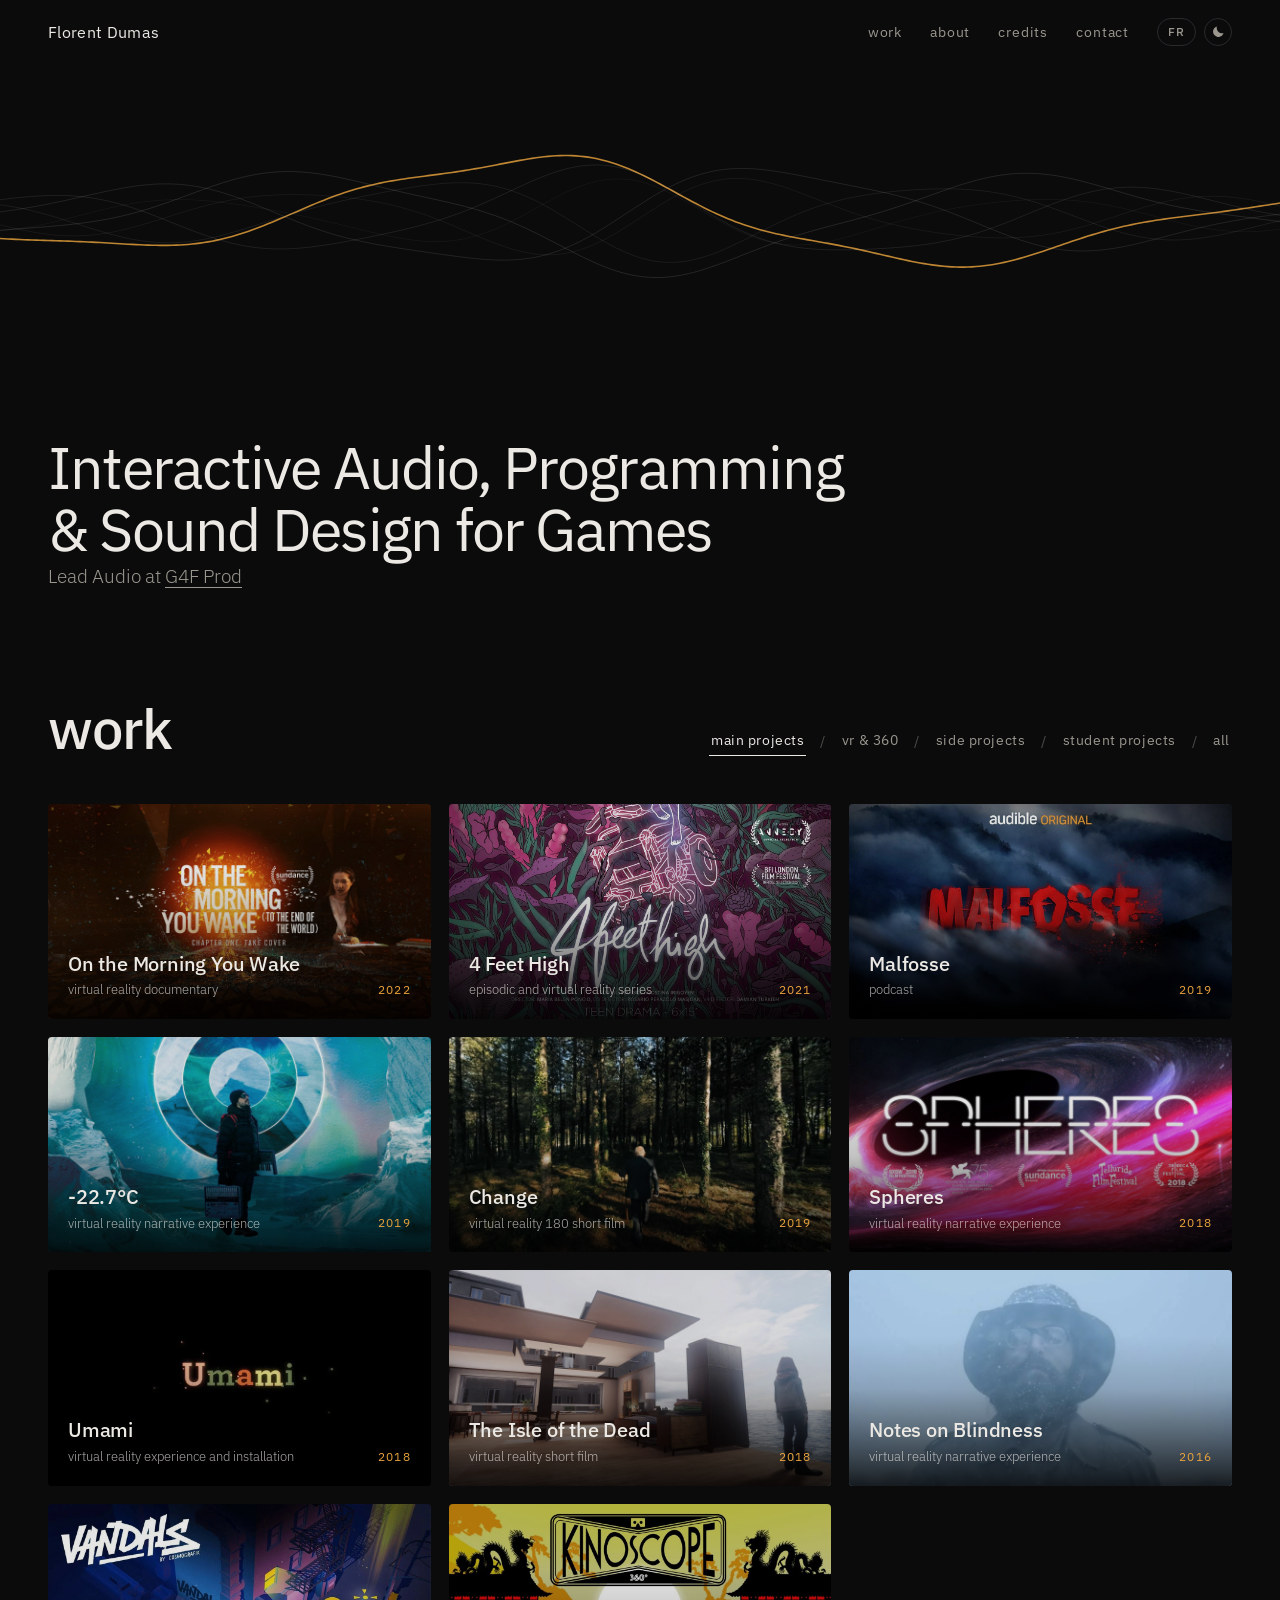
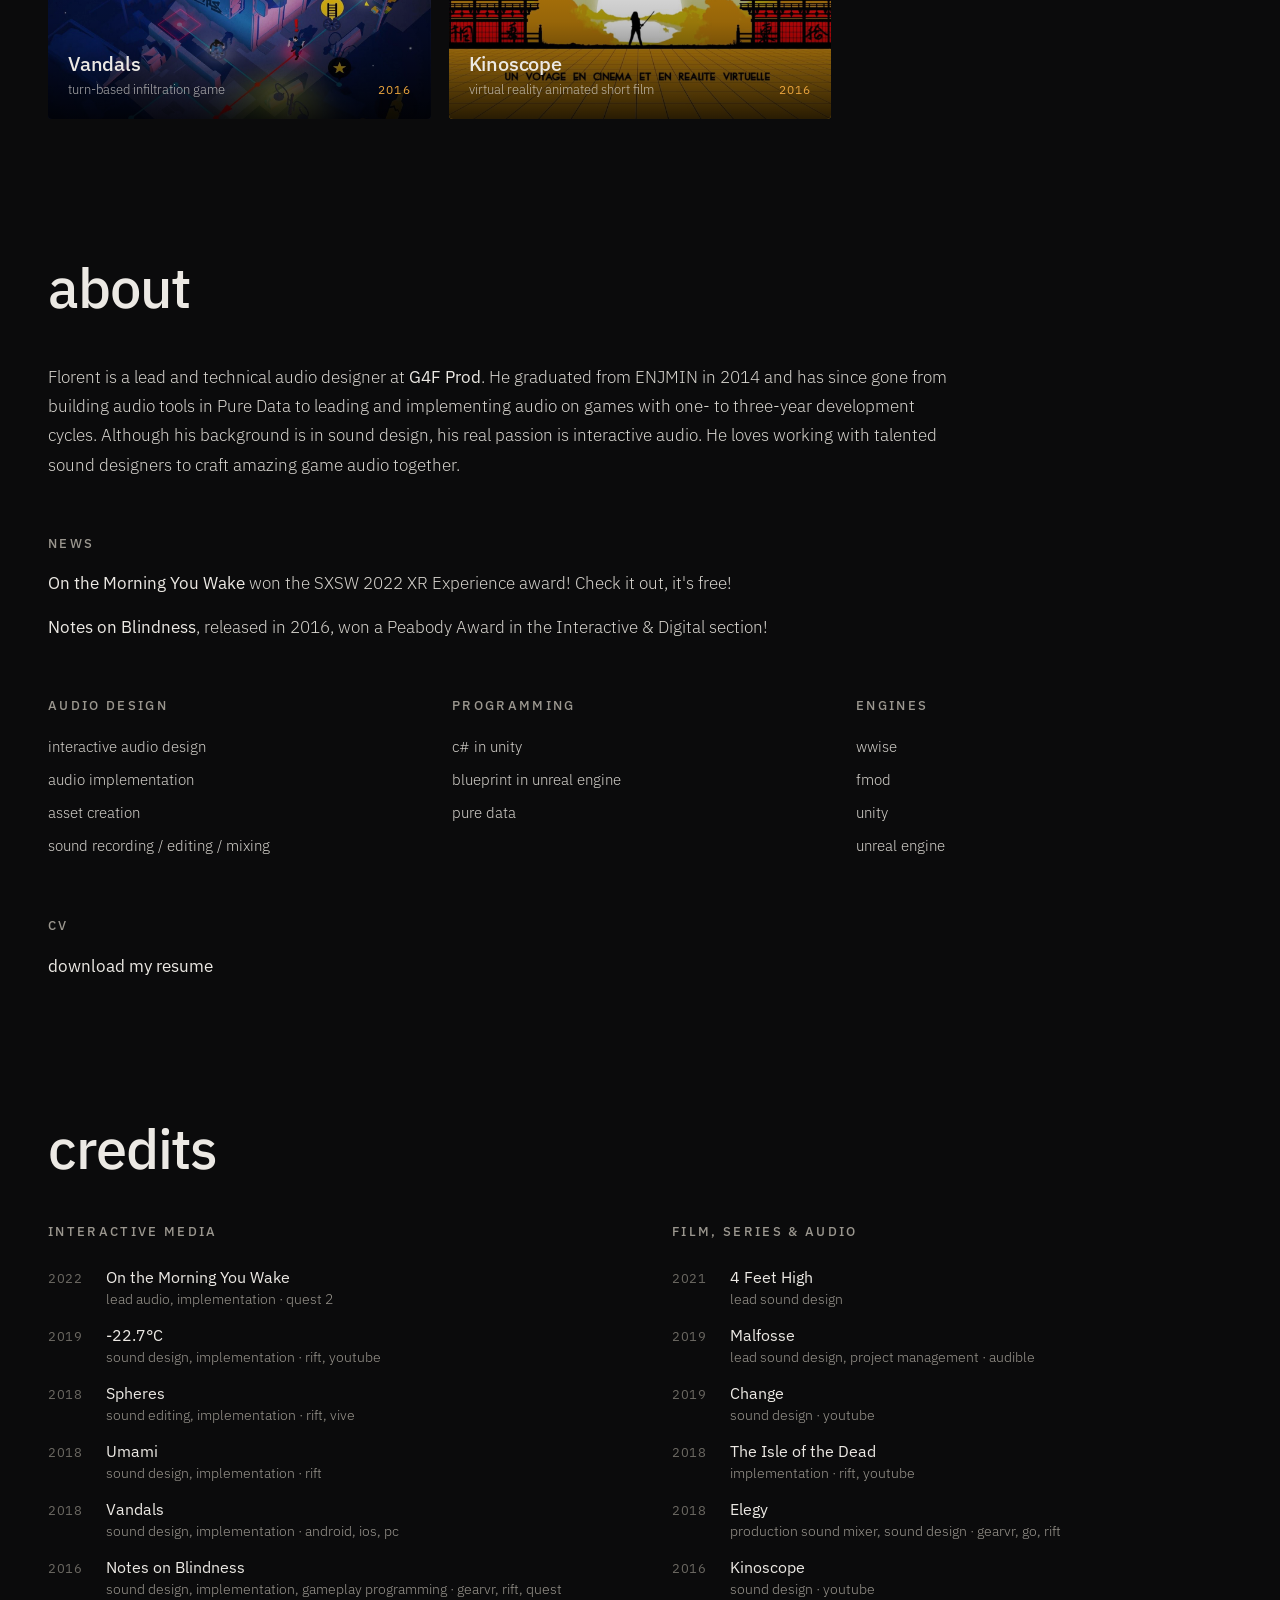
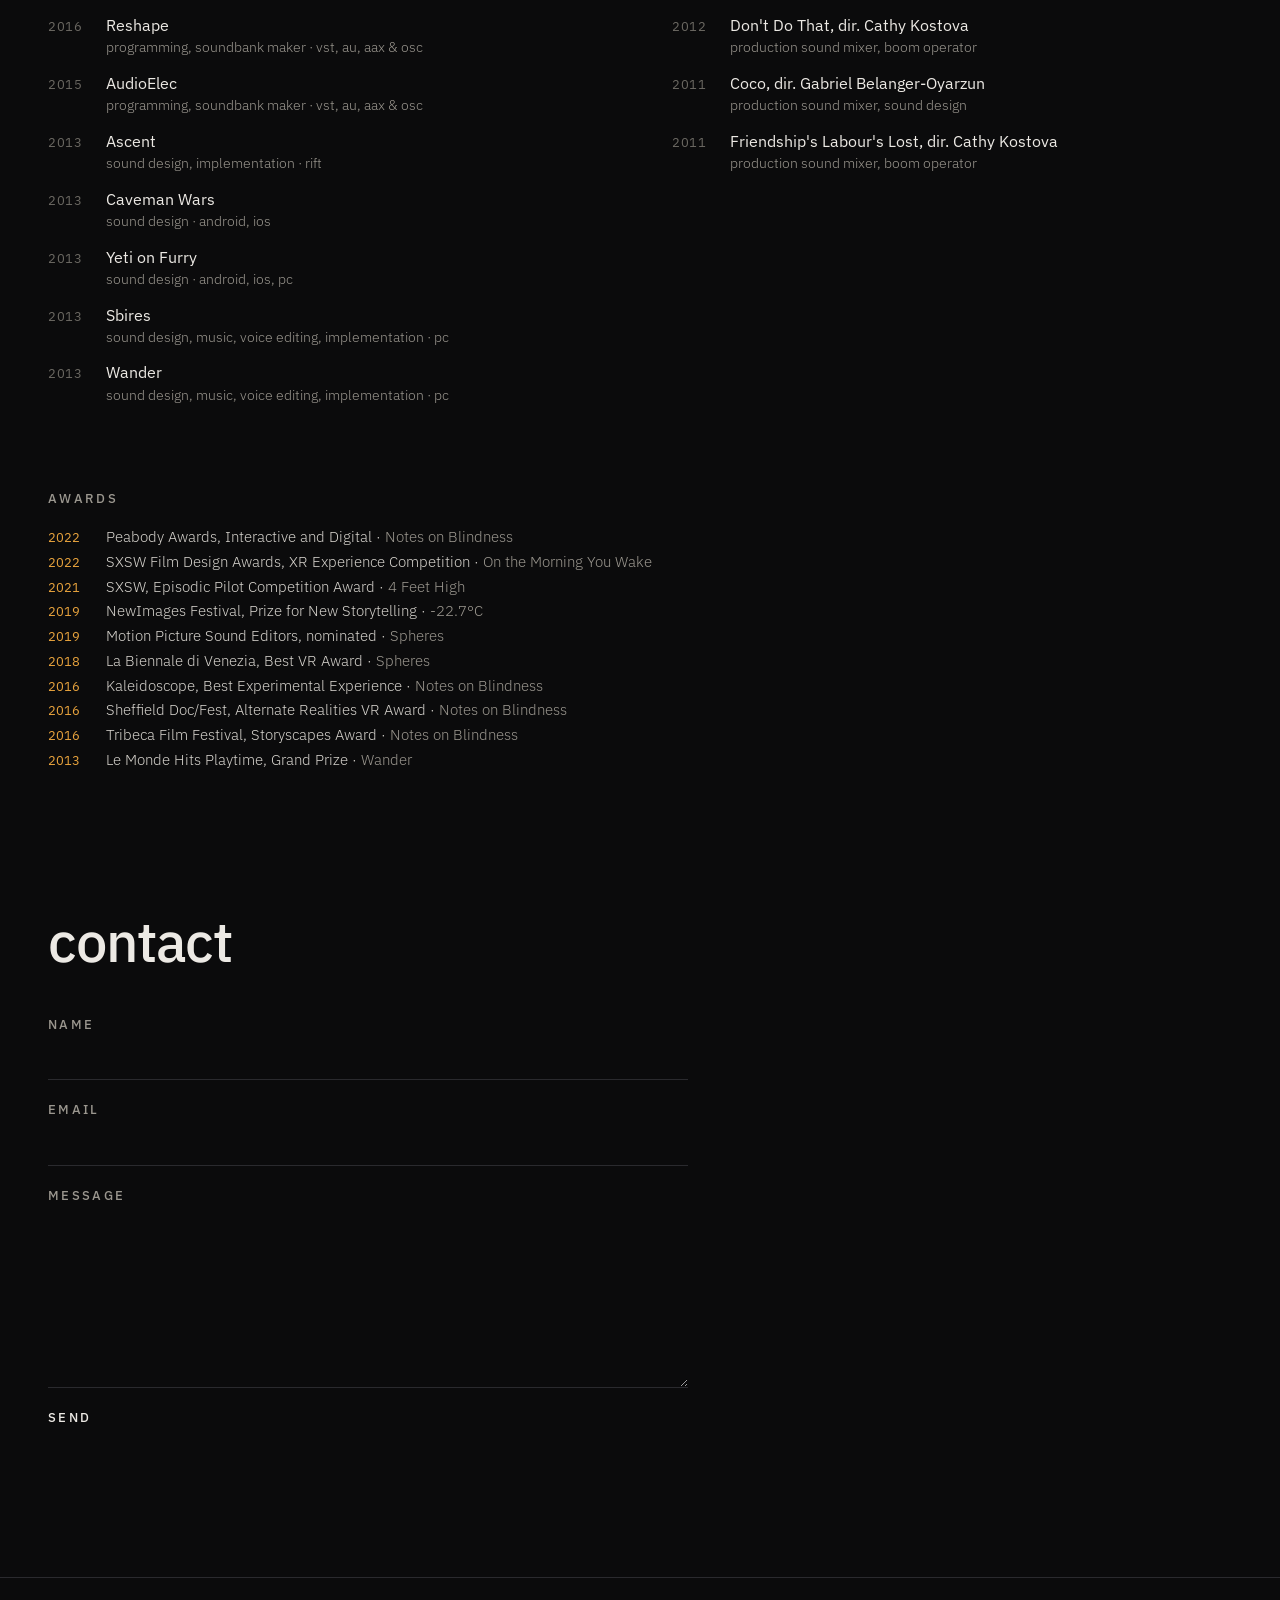
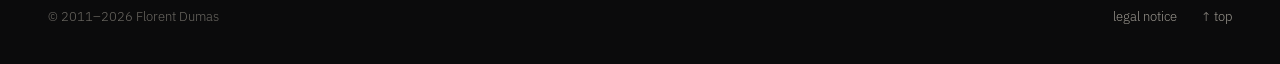
==== index.html @ 4f505aed "Update page title and link-share metadata Remove the unused share image and keep the new tab title a" ====
<!doctype html>
<html lang="en">
<head>
  <meta charset="utf-8">
  <meta name="viewport" content="width=device-width, initial-scale=1">
  <title>Florent Dumas — Interactive Audio, Programming & Sound Design for Games</title>
  <meta name="description" content="Portfolio of Florent Dumas, lead and technical audio designer: interactive audio, programming and sound design for games.">
  <meta property="og:title" content="Florent Dumas">
  <meta property="og:description" content="Interactive Audio, Programming & Sound Design for Games">
  <meta name="theme-color" content="#0b0b0c">
  <link rel="icon" href="data:image/svg+xml,%3Csvg xmlns='http://www.w3.org/2000/svg' viewBox='0 0 32 32'%3E%3Crect width='32' height='32' rx='6' fill='%230b0b0c'/%3E%3Cpath d='M5 16h3l2-6 3 14 3-18 3 16 2-8 2 2h4' fill='none' stroke='%23e8a33d' stroke-width='2.2' stroke-linecap='round' stroke-linejoin='round'/%3E%3C/svg%3E">
  <link rel="preconnect" href="https://fonts.googleapis.com">
  <link rel="preconnect" href="https://fonts.gstatic.com" crossorigin>
  <link rel="stylesheet" href="https://fonts.googleapis.com/css2?family=IBM+Plex+Sans:wght@300;400;500;600&display=swap">
  <link rel="stylesheet" href="style.css">
  <script>/* thème clair/sombre choisi précédemment, appliqué avant l'affichage */
    try { if (localStorage.getItem("theme") === "light") document.documentElement.dataset.theme = "light"; } catch (e) {}</script>
</head>
<body>
  <a class="skip" href="#work" data-ui="skip">Skip to projects</a>

  <header class="topbar" id="topbar">
    <div class="topbar-inner">
      <a class="brand" href="#top" id="brand">Florent Dumas</a>
      <nav class="nav" id="nav" aria-label="Main">
        <a href="#work" data-ui="nav.work">work</a>
        <a href="#about" data-ui="nav.about">about</a>
        <a href="#credits" data-ui="nav.credits">credits</a>
        <a href="#contact" data-ui="nav.contact">contact</a>
      </nav>
      <button class="pill-toggle" id="langToggle" type="button" aria-label="Change language">FR</button>
      <button class="pill-toggle theme-toggle" id="themeToggle" type="button" aria-label="Switch theme">
        <svg class="i-sun" viewBox="0 0 24 24" aria-hidden="true"><circle cx="12" cy="12" r="4.2"/><path d="M12 2.5v2.2M12 19.3v2.2M2.5 12h2.2M19.3 12h2.2M5.3 5.3l1.6 1.6M17.1 17.1l1.6 1.6M5.3 18.7l1.6-1.6M17.1 6.9l1.6-1.6"/></svg>
        <svg class="i-moon" viewBox="0 0 24 24" aria-hidden="true"><path d="M20 14.5A8.5 8.5 0 0 1 9.5 4a8.5 8.5 0 1 0 10.5 10.5z"/></svg>
      </button>
      <button class="menu-toggle" id="menuToggle" type="button" aria-expanded="false" aria-controls="nav" aria-label="Menu">
        <span></span><span></span>
      </button>
    </div>
  </header>

  <main>
    <section class="hero" id="top">
      <canvas class="hero-wave" id="wave" aria-hidden="true"></canvas>
      <div class="hero-inner wrap">
        <h1 class="hero-title" id="headline"></h1>
        <p class="hero-intro" id="intro"></p>
      </div>
    </section>

    <section class="section" id="work">
      <div class="wrap">
        <div class="section-head">
          <h2><span data-ui="nav.work">work</span></h2>
          <div class="filters" id="filters" role="group" aria-label="Filter projects"></div>
        </div>
        <ul class="grid" id="grid"></ul>
      </div>
    </section>

    <section class="section" id="about">
      <div class="wrap">
        <div class="section-head"><h2><span data-ui="nav.about">about</span></h2></div>
        <div class="about">
          <div class="about-body">
            <div class="prose about-text" id="aboutText"></div>
            <div class="news" id="newsBlock">
              <h3 data-ui="news">news</h3>
              <ul id="news"></ul>
            </div>
          </div>
        </div>
        <div class="skills" id="skills"></div>
        <h3 data-ui="cv">cv</h3>
        <a class="text-link" id="resume" href="#" target="_blank" rel="noopener"><span data-ui="resume">download my resume</span></a>
      </div>
    </section>

    <section class="section" id="credits">
      <div class="wrap">
        <div class="section-head"><h2><span data-ui="nav.credits">credits</span></h2></div>
        <div class="credits" id="creditsList"></div>
        <h3 class="awards-title" data-ui="awards">awards</h3>
        <ul class="awards" id="awards"></ul>
      </div>
    </section>

    <section class="section contact" id="contact">
      <div class="wrap">
        <div class="section-head"><h2><span data-ui="contactTitle">contact</span></h2></div>
        <form class="contact-form" id="contactForm" novalidate>
          <div class="field">
            <label for="cfName" data-ui="formName">name</label>
            <input id="cfName" name="name" type="text" autocomplete="name" required>
          </div>
          <div class="field">
            <label for="cfEmail" data-ui="formEmail">email</label>
            <input id="cfEmail" name="email" type="email" autocomplete="email" required>
          </div>
          <div class="field">
            <label for="cfMessage" data-ui="formMessage">message</label>
            <textarea id="cfMessage" name="message" rows="6" required></textarea>
          </div>
          <input class="hp" type="text" name="_gotcha" tabindex="-1" autocomplete="off" aria-hidden="true">
          <div class="form-foot">
            <button class="form-send" type="submit" data-ui="formSend">send</button>
            <p class="form-status" id="cfStatus" role="status" aria-live="polite"></p>
          </div>
        </form>
        <div id="contactBody"></div>
      </div>
    </section>
    <!-- Mentions légales : affichées seulement quand on clique sur le lien du pied de page (#legal) -->
    <section class="section legal" id="legal">
      <div class="wrap">
        <div class="section-head"><h2><span data-ui="legal">legal notice</span></h2></div>
        <div class="prose legal-text" id="legalText"></div>
      </div>
    </section>
  </main>

  <footer class="footer"><div class="wrap" id="footer"></div></footer>

  <!-- Fiche projet -->
  <div class="modal" id="modal" hidden>
    <div class="modal-backdrop" data-close></div>
    <article class="modal-panel" role="dialog" aria-modal="true" aria-labelledby="mTitle" tabindex="-1">
      <div class="modal-bar">
        <button type="button" class="icon-btn" id="mPrev" aria-label="Previous project">←</button>
        <span class="modal-count" id="mCount"></span>
        <button type="button" class="icon-btn" id="mNext" aria-label="Next project">→</button>
        <button type="button" class="icon-btn close" data-close aria-label="Close">✕</button>
      </div>
      <div class="modal-content">
        <div class="viewer">
          <div class="stage" id="mStage"></div>
          <p class="stage-caption" id="mCaption"></p>
          <ul class="thumbs" id="mThumbs"></ul>
        </div>
        <div class="info">
          <h2 class="info-title" id="mTitle"></h2>
          <dl class="info-facts" id="mFacts"></dl>
          <div class="info-actions" id="mActions"></div>
          <div class="prose" id="mText"></div>
        </div>
      </div>
    </article>
  </div>

  <noscript><p class="noscript">This site needs JavaScript to display its content.</p></noscript>
  <script src="content.js"></script>
  <script src="app.js"></script>
</body>
</html>
---- style.css ----
/* =========================================================
   Mise en page — thème sombre "cinéma"
   La couleur d'accent se règle dans content.js (accent).
   ========================================================= */
:root {
  --bg: #0b0b0c;
  --bg-2: #131315;
  --bg-3: #1b1b1e;
  --line: #2a2a2e;
  --text: #ece9e4;
  --muted: #9b978f;
  --faint: #6b6862;
  --accent: #e8a33d;
  --radius: 4px;
  --wrap: 1320px;
  --gutter: clamp(16px, 4vw, 48px);
  --head: "IBM Plex Sans", system-ui, -apple-system, "Segoe UI", sans-serif;   /* titres */
  --body: "IBM Plex Sans", system-ui, -apple-system, "Segoe UI", sans-serif;   /* texte */
  --ease: cubic-bezier(.2, .7, .2, 1);
  --text-2: #d6d3cd;                 /* texte courant */
  --accent-ink: var(--accent);       /* accent utilisé pour du texte */
  --bar-bg: rgba(11, 11, 12, .86);
  --bar-solid: rgba(11, 11, 12, .97);
  --overlay: rgba(5, 5, 6, .9);
  --overlay-solid: rgba(5, 5, 6, .95);
  --icon-bg: rgba(19, 19, 21, .7);
  --wave-ink: 236, 233, 228;         /* couleur des lignes de l'onde (r, g, b) */
  color-scheme: dark;
}
/* ---------- Thème clair ---------- */
:root[data-theme="light"] {
  --bg: #f3f1ec;
  --bg-2: #e8e5df;
  --bg-3: #dcd8d0;
  --line: #d2cdc4;
  --text: #151514;
  --text-2: #33312d;
  --muted: #5e5a53;
  --faint: #868178;
  --accent-ink: color-mix(in srgb, var(--accent) 62%, #000);
  --bar-bg: rgba(243, 241, 236, .86);
  --bar-solid: rgba(243, 241, 236, .97);
  --overlay: rgba(243, 241, 236, .97);
  --overlay-solid: rgba(243, 241, 236, .97);
  --icon-bg: rgba(255, 255, 255, .7);
  --wave-ink: 21, 21, 20;
  color-scheme: light;
}

*, *::before, *::after { box-sizing: border-box; }
html { scroll-behavior: smooth; scroll-padding-top: 72px; -webkit-text-size-adjust: 100%; }
@media (prefers-reduced-motion: reduce) { html { scroll-behavior: auto; } *, *::before, *::after { transition-duration: .01ms !important; animation-duration: .01ms !important; } }
body {
  margin: 0; background: var(--bg); color: var(--text);
  font: 300 16px/1.65 var(--body);
  -webkit-font-smoothing: antialiased; overflow-x: hidden;
}
body.modal-open { overflow: hidden; }
img { max-width: 100%; display: block; }
a { color: inherit; }
button { font: inherit; color: inherit; }
::selection { background: var(--accent); color: #111; }
:focus-visible { outline: 2px solid var(--accent); outline-offset: 3px; }

.wrap { width: 100%; max-width: var(--wrap); margin: 0 auto; padding: 0 var(--gutter); }
.skip { position: absolute; left: -9999px; top: 8px; z-index: 100; background: var(--accent); color: #111; padding: 8px 14px; }
.skip:focus { left: 8px; }

/* ---------- Barre du haut ---------- */
.topbar {
  position: fixed; inset: 0 0 auto 0; z-index: 20; height: 64px;
  transition: background .3s var(--ease), border-color .3s var(--ease);
  border-bottom: 1px solid transparent;
}
/* largeur max du bandeau : plus petite = nom et menu plus proches du centre */
.topbar-inner { height: 100%; max-width: var(--wrap); margin: 0 auto; padding: 0 var(--gutter); display: flex; align-items: center; gap: 20px; }
.topbar.scrolled { background: var(--bar-bg); backdrop-filter: blur(12px); -webkit-backdrop-filter: blur(12px); border-bottom-color: var(--line); }
.brand { font: 400 16px/1 var(--head); letter-spacing: .02em; color: var(--text); text-decoration: none; margin-right: auto; }
.nav { display: flex; gap: 28px; margin-right: 8px; }
.nav a { font: 400 14px/1 var(--head); letter-spacing: .06em; text-transform: lowercase; text-decoration: none; color: var(--muted); padding: 6px 0; position: relative; transition: color .2s; }
.nav a::after { content: ""; position: absolute; left: 0; right: 100%; bottom: 0; height: 1px; background: var(--accent); transition: right .3s var(--ease); }
.nav a:hover, .nav a.active { color: var(--text); }
.nav a.active::after { right: 0; }
.pill-toggle { background: none; border: 1px solid var(--line); border-radius: 99px; height: 28px; min-width: 28px; padding: 0 10px; display: inline-grid; place-items: center; font: 500 12px/1 var(--head); letter-spacing: .08em; cursor: pointer; color: var(--muted); transition: border-color .2s, color .2s; }
.pill-toggle:hover { border-color: var(--accent); color: var(--text); }
.topbar-inner .theme-toggle { padding: 0; width: 28px; margin-left: -12px; }
.theme-toggle svg { width: 15px; height: 15px; fill: none; stroke: currentColor; stroke-width: 1.7; stroke-linecap: round; grid-area: 1 / 1; }
.theme-toggle .i-moon { fill: currentColor; stroke: none; }
.theme-toggle .i-sun { display: none; }
:root[data-theme="light"] .theme-toggle .i-sun { display: block; }
:root[data-theme="light"] .theme-toggle .i-moon { display: none; }
.menu-toggle { display: none; background: none; border: 0; width: 40px; height: 40px; cursor: pointer; position: relative; margin-right: -8px; }
.menu-toggle span { position: absolute; left: 10px; right: 10px; height: 1.5px; background: var(--text); transition: transform .3s var(--ease), top .3s var(--ease); }
.menu-toggle span:first-child { top: 16px; } .menu-toggle span:last-child { top: 23px; }
.menu-toggle[aria-expanded="true"] span:first-child { top: 19.5px; transform: rotate(45deg); }
.menu-toggle[aria-expanded="true"] span:last-child { top: 19.5px; transform: rotate(-45deg); }

@media (max-width: 720px) {
  .topbar-inner { gap: 12px; }
  .topbar-inner .theme-toggle { margin-left: -4px; }
  .menu-toggle { display: block; }
  .nav {
    position: fixed; inset: 64px 0 auto 0; flex-direction: column; gap: 0; margin: 0;
    background: var(--bar-solid); border-bottom: 1px solid var(--line);
    padding: 8px var(--gutter) 20px; transform: translateY(-8px); opacity: 0; visibility: hidden;
    transition: opacity .25s var(--ease), transform .25s var(--ease), visibility .25s;
  }
  .nav.open { opacity: 1; transform: none; visibility: visible; }
  .nav a { font-size: 22px; padding: 14px 0; border-bottom: 1px solid var(--line); }
  .nav a::after { display: none; }
  .topbar.menu-open { background: var(--bar-solid); }
}

/* ---------- Héros ---------- */
/* hauteur de l'accueil : assez courte pour voir les projets dès l'arrivée */
.hero { position: relative; height: clamp(500px, 70vh, 600px); display: flex; align-items: flex-end; padding: 64px 0 8px; overflow: hidden; }
#work { padding-top: clamp(100px, 5vw, 100px); }
.hero-wave { position: absolute; inset: 0; width: 100%; height: 100%; opacity: .9; }
.hero::after { content: ""; position: absolute; inset: auto 0 0 0; height: 40%; background: linear-gradient(to bottom, transparent, var(--bg)); pointer-events: none; }
.hero-inner { position: relative; z-index: 1; }
.eyebrow { font: 500 13px/1 var(--head); letter-spacing: .22em; text-transform: uppercase; color: var(--accent-ink); margin: 0 0 18px; }
.hero-title { font: 400 clamp(30px, 4.6vw, 68px)/1.05 var(--head); letter-spacing: -.03em; margin: 0; max-width: 15em; text-wrap: balance; }
.hero-intro a { color: inherit; text-decoration: underline; text-underline-offset: 4px; text-decoration-thickness: 1px; transition: color .2s; }
.hero-intro a:hover { color: var(--accent-ink); }
.hero-intro { max-width: 34em; color: var(--muted); font-size: clamp(16px, 1.6vw, 19px); margin: 0px 0 0; }
.hero-cue { display: inline-flex; gap: 10px; margin-top: 36px; font: 400 14px/1 var(--head); letter-spacing: .08em; text-transform: lowercase; text-decoration: none; color: var(--text); padding: 12px 0; border-bottom: 1px solid var(--line); transition: border-color .2s, gap .3s var(--ease); }
.hero-cue:hover { border-color: var(--accent); gap: 16px; }

/* ---------- Sections ---------- */
.section { padding: clamp(72px, 11vw, 140px) 0 0; }
.section-head { display: flex; flex-wrap: wrap; align-items: flex-end; justify-content: space-between; gap: 20px 32px; margin-bottom: clamp(28px, 4vw, 48px); padding-bottom: 0; }
.section-head h2 { margin: 0; display: flex; align-items: baseline; gap: 16px; font: 500 clamp(32px, 5vw, 56px)/1 var(--head); letter-spacing: -.02em; text-transform: lowercase; }
.num { font: 400 13px/1 var(--head); letter-spacing: .12em; color: var(--accent-ink); transform: translateY(-.6em); }
h3 { font: 500 13px/1.2 var(--head); letter-spacing: .18em; text-transform: uppercase; color: var(--muted); margin: 0 0 18px; }

/* ---------- Filtres ---------- */
.filters { display: flex; flex-wrap: wrap; align-items: center; row-gap: 6px; }
.filter + .filter::before { content: "/"; color: var(--faint); opacity: .7; margin: 0 14px; pointer-events: none; }
.filter { background: none; border: 0; padding: 0; font: 400 14px/1 var(--head); letter-spacing: .04em; text-transform: lowercase; color: var(--muted); cursor: pointer; display: inline-flex; align-items: center; }
.filter span { padding: 8px 2px; border-bottom: 1px solid transparent; transition: color .2s, border-color .2s; }
.filter:hover span { color: var(--text); }
@media (max-width: 560px) { .filter { font-size: 12px; letter-spacing: .06em; } .filter + .filter::before { margin: 0 8px; } }
.filter[aria-pressed="true"] span { color: var(--text); border-bottom-color: var(--text); }

/* ---------- Grille des projets ---------- */
.grid { list-style: none; margin: 0; padding: 0; display: grid; grid-template-columns: repeat(3, minmax(0, 1fr)); gap: clamp(10px, 1.4vw, 18px); }
@media (max-width: 1000px) { .grid { grid-template-columns: repeat(2, minmax(0, 1fr)); } }
@media (max-width: 560px) { .grid { grid-template-columns: minmax(0, 1fr); } }
.grid li { animation: rise .5s var(--ease) both; }
@keyframes rise { from { opacity: 0; transform: translateY(14px); } }
.card { display: block; position: relative; text-decoration: none; color: #ece9e4; background: var(--bg-2); border-radius: var(--radius); overflow: hidden; aspect-ratio: 16 / 9; }
.card img { width: 100%; height: 100%; object-fit: cover; transition: transform .8s var(--ease), filter .5s var(--ease); filter: saturate(.92) brightness(.9); }
.card::after { content: ""; position: absolute; inset: 0; background: linear-gradient(to top, rgba(0, 0, 0, .82) 0%, rgba(0, 0, 0, .15) 45%, transparent 70%); transition: opacity .4s var(--ease); }
.card-info { position: absolute; left: 0; right: 0; bottom: 0; z-index: 1; padding: clamp(12px, 1.6vw, 20px); display: flex; align-items: flex-end; justify-content: space-between; gap: 12px; }
.card-title { font: 500 clamp(17px, 1.6vw, 21px)/1.15 var(--head); letter-spacing: -.01em; margin: 0; }
.card-type { display: block; font: 300 13px/1.3 var(--body); color: rgba(236, 233, 228, .72); margin-top: 4px; }
.card-year { font: 400 12px/1 var(--head); letter-spacing: .1em; color: var(--accent); flex: none; padding-bottom: 3px; }
.card:hover img, .card:focus-visible img { transform: scale(1.045); filter: saturate(1.05) brightness(1); }
.card:hover .card-type, .card:focus-visible .card-type { color: #ece9e4; }

/* ---------- Texte ---------- */
.prose { color: var(--text-2); }
.prose p { margin: 0 0 1em; }
.prose p:last-child { margin-bottom: 0; }
.prose a, .news a, .credits a, .awards a, .text-link { color: var(--text); text-decoration: underline; text-decoration-color: var(--accent); text-underline-offset: 3px; text-decoration-thickness: 1px; transition: color .2s; }
.prose a:hover, .news a:hover, .credits a:hover, .awards a:hover, .text-link:hover { color: var(--accent-ink); }
.prose strong { font-weight: 500; color: var(--text); }

/* ---------- À propos ---------- */
.about { max-width: 900px; }
#about { --about-gap: 56px; }   /* espace entre le paragraphe, les news et les skills */
.about-photo { margin: 0; border-radius: var(--radius); overflow: hidden; background: var(--bg-2); aspect-ratio: 4 / 5; }
.about-photo img { width: 100%; height: 100%; object-fit: cover; filter: grayscale(.25) contrast(1.02); }
.about-text { font-size: 17px; line-height: 1.72; }
.news { margin-top: var(--about-gap); }
.news ul { list-style: none; margin: 0; padding: 0; display: grid; gap: 14px; }
.news li { color: var(--text-2); font-size: 17px; line-height: 1.72; }
@media (max-width: 800px) { .about { grid-template-columns: minmax(0, 1fr); } .about-photo { max-width: 420px; } }

.skills { display: grid; grid-template-columns: repeat(3, minmax(0, 1fr)); gap: 28px; margin: var(--about-gap) 0; }
.skills ul { list-style: none; margin: 0; padding: 0; }
.skills li { padding: 4px 0; color: var(--text-2); font-size: 15px; }
@media (max-width: 900px) { .skills { grid-template-columns: repeat(2, minmax(0, 1fr)); } }
@media (max-width: 480px) { .skills { grid-template-columns: minmax(0, 1fr); } }

.btn { display: inline-flex; align-items: center; gap: 10px; padding: 14px 22px; border: 1px solid var(--text); border-radius: 99px; text-decoration: none; font: 500 14px/1 var(--head); letter-spacing: .04em; transition: background .2s, color .2s, border-color .2s; }
.btn:hover { background: var(--accent); border-color: var(--accent); color: #111; }
.btn.solid { background: var(--accent); border-color: var(--accent); color: #111; }
.btn.solid:hover { background: var(--text); border-color: var(--text); }
.btn.small { padding: 10px 16px; font-size: 13px; }

/* ---------- Crédits ---------- */
.credits { display: grid; grid-template-columns: repeat(2, minmax(0, 1fr)); gap: 24px clamp(28px, 5vw, 72px); }
.credit-group ol { list-style: none; margin: 0; padding: 0; }
.credit-row { display: grid; grid-template-columns: 44px minmax(0, 1fr); align-items: baseline; gap: 0 14px; padding: 6px 0; }
.credit-year { font: 400 13px/1.6 var(--head); color: var(--faint); letter-spacing: .04em; }
.credit-title { font-weight: 400; color: var(--text); }
.credit-meta { grid-column: 2; font-size: 14px; line-height: 1.4; color: var(--muted); }
/* liens sans soulignement (jaunes au survol) : crédits, à propos, actualités */
.credits a, .about-text a, .news a, .text-link { text-decoration-color: transparent; font-weight: 400; }
#resume { font-size: 17px; }
@media (max-width: 860px) { .credits { grid-template-columns: minmax(0, 1fr); } }
.awards-title { margin-top: clamp(48px, 7vw, 80px); }
.awards { list-style: none; margin: 0; padding: 0; }
.awards li { display: grid; grid-template-columns: 44px minmax(0, 1fr); align-items: baseline; gap: 14px; padding: 0; font-size: 15px; color: var(--text-2); }
.awards .aw-year { font: 400 13px/1.7 var(--head); color: var(--accent-ink); }
.awards a { text-decoration-color: transparent; color: var(--muted); }
@media (max-width: 860px) { .awards { grid-template-columns: minmax(0, 1fr); } }

/* ---------- Contact ---------- */
.contact { padding-bottom: clamp(72px, 10vw, 120px); }
.contact-lead { font: 400 17px/1.72 var(--body); color: var(--text); margin: 0 0 28px; }
.contact-mail { display: inline-block; font: 500 clamp(22px, 3.6vw, 44px)/1.2 var(--head); letter-spacing: -.015em; color: var(--accent-ink); text-decoration: none; border-bottom: 1px solid currentColor; overflow-wrap: anywhere; }
.contact-mail:hover { color: var(--text); }
.contact-form { max-width: 640px; display: grid; gap: 22px; margin-bottom: 32px; }
.field { display: grid; gap: 8px; }
.field label { font: 500 13px/1.2 var(--head); letter-spacing: .18em; text-transform: uppercase; color: var(--muted); }
.field input, .field textarea { width: 100%; font: 300 17px/1.6 var(--body); color: var(--text); background: transparent; border: 0; border-bottom: 1px solid var(--line); border-radius: 0; padding: 6px 0; transition: border-color .2s; }
.field textarea { resize: vertical; min-height: 120px; }
.field input:focus, .field textarea:focus { outline: none; border-bottom-color: var(--accent); }
.hp { position: absolute; left: -9999px; width: 1px; height: 1px; opacity: 0; }
.form-foot { display: flex; flex-wrap: wrap; align-items: baseline; gap: 12px 24px; }
/* même style que les petits titres (NEWS, CV), jaune au survol */
.form-send { background: none; border: 0; padding: 0; cursor: pointer; font: 500 13px/1.2 var(--head); letter-spacing: .18em; text-transform: uppercase; color: var(--text); transition: color .2s; }
.form-send:hover { color: var(--accent-ink); }
.form-send:disabled { opacity: .5; cursor: wait; }
.form-status { margin: 0; font-size: 15px; color: var(--muted); }
.form-status.ok { color: var(--text); }
.form-status.err { color: var(--accent-ink); }
.contact-links { list-style: none; margin: 32px 0 0; padding: 0; display: flex; flex-wrap: wrap; gap: 10px; }

.footer { border-top: 1px solid var(--line); padding: 28px 0 36px; color: var(--faint); font-size: 13px; }
.footer .wrap { display: flex; flex-wrap: wrap; justify-content: space-between; gap: 12px; }
.footer a { color: var(--muted); text-decoration: none; }
.footer-links { display: flex; gap: 24px; }
.legal:not(:target) { display: none; }
.legal { padding-bottom: clamp(72px, 10vw, 120px); }
.legal-text { max-width: 720px; font-size: 15px; line-height: 1.7; }
.legal-text a { text-decoration-color: transparent; font-weight: 400; }
.footer a:hover { color: var(--text); }
.noscript { padding: 120px var(--gutter); text-align: center; }

/* ---------- Fiche projet (modale) ---------- */
.modal { position: fixed; inset: 0; z-index: 50; }
.modal[hidden] { display: none; }
.modal-backdrop { position: absolute; inset: 0; background: var(--overlay); backdrop-filter: blur(6px); -webkit-backdrop-filter: blur(6px); animation: fade .3s var(--ease) both; }
@keyframes fade { from { opacity: 0; } }
.modal-panel { position: absolute; inset: 0; overflow-y: auto; overscroll-behavior: contain; outline: none; animation: rise .45s var(--ease) both; }
.modal-bar { position: sticky; top: 0; z-index: 2; display: flex; align-items: center; gap: 6px; padding: 12px var(--gutter); background: linear-gradient(to bottom, var(--overlay-solid), transparent); }
.modal-count { font: 400 12px/1 var(--head); letter-spacing: .12em; color: var(--faint); margin-right: auto; padding: 0 6px; }
.icon-btn { width: 42px; height: 42px; border-radius: 50%; border: 1px solid var(--line); background: var(--icon-bg); cursor: pointer; font-size: 16px; display: grid; place-items: center; transition: border-color .2s, background .2s; }
.icon-btn:hover { border-color: var(--accent); }
.icon-btn.close { margin-left: 10px; }
.modal-content { max-width: var(--wrap); margin: 0 auto; padding: 8px var(--gutter) 72px; display: grid; grid-template-columns: minmax(0, 2fr) minmax(0, 1fr); gap: clamp(24px, 4vw, 56px); align-items: start; }
@media (max-width: 900px) { .modal-content { grid-template-columns: minmax(0, 1fr); } }

.stage { position: relative; aspect-ratio: 16 / 9; background: #000; border-radius: var(--radius); overflow: hidden; }
.stage > img, .stage > iframe { position: absolute; inset: 0; width: 100%; height: 100%; border: 0; }
.stage > img { object-fit: contain; }
.stage .poster { object-fit: cover; }
.stage .play { position: absolute; inset: 0; display: grid; place-items: center; background: rgba(0, 0, 0, .25); border: 0; cursor: pointer; transition: background .3s; }
.stage .play:hover { background: rgba(0, 0, 0, .05); }
.stage .play span { width: 78px; height: 78px; border-radius: 50%; background: var(--accent); display: grid; place-items: center; transition: transform .3s var(--ease); box-shadow: 0 8px 40px rgba(0, 0, 0, .5); }
.stage .play:hover span { transform: scale(1.08); }
.stage .play svg { width: 26px; margin-left: 5px; fill: #111; }
.stage.audio { aspect-ratio: auto; height: 300px; }
.stage-nav { position: absolute; top: 50%; transform: translateY(-50%); z-index: 2; }
.stage-nav.prev { left: 10px; } .stage-nav.next { right: 10px; }
.stage-caption { margin: 10px 0 0; min-height: 1.6em; font: 400 13px/1.6 var(--head); letter-spacing: .04em; color: var(--muted); }
.thumbs { list-style: none; margin: 10px 0 0; padding: 0; display: grid; grid-template-columns: repeat(auto-fill, minmax(104px, 1fr)); gap: 8px; }
.thumbs button { position: relative; display: block; width: 100%; aspect-ratio: 16 / 9; padding: 0; border: 1px solid transparent; border-radius: 3px; overflow: hidden; background: var(--bg-3); cursor: pointer; opacity: .55; transition: opacity .2s, border-color .2s; }
.thumbs button:hover { opacity: .9; }
.thumbs button[aria-current="true"] { opacity: 1; border-color: var(--accent); }
.thumbs img { width: 100%; height: 100%; object-fit: cover; }
.thumbs .badge { position: absolute; inset: 0; display: grid; place-items: center; font: 500 10px/1 var(--head); letter-spacing: .12em; text-transform: uppercase; color: #ece9e4; background: linear-gradient(135deg, #222, #111); }
.thumbs .pi { position: absolute; left: 6px; bottom: 6px; width: 18px; height: 18px; border-radius: 50%; background: var(--accent); display: grid; place-items: center; }
.thumbs .pi svg { width: 7px; margin-left: 1px; fill: #111; }

.info { position: sticky; top: 74px; }
@media (max-width: 900px) { .info { position: static; } }
/* le haut des majuscules du titre est aligné sur le haut du player */
.info-title { font: 500 clamp(32px, 4vw, 52px)/1 var(--head); letter-spacing: -.025em; margin: -.18em 0 24px; }
@supports (text-box: trim-start cap alphabetic) { .info-title { margin-top: 0; text-box: trim-start cap alphabetic; } }
.info-facts { margin: 0 0 24px; display: grid; grid-template-columns: auto minmax(0, 1fr); gap: 0 18px; font-size: 14px; }
.info-facts dt, .info-facts dd { padding: 5px 0; margin: 0; }
.info-facts dt { color: var(--faint); font: 400 12px/1.9 var(--head); letter-spacing: .1em; text-transform: uppercase; }
.info-facts dd { color: var(--text); }
.info-actions { display: flex; flex-wrap: wrap; gap: 6px 24px; margin-bottom: 28px; font-size: 15.5px; }
#mText a { text-decoration-color: transparent; font-weight: 400; }
.info-actions:empty { display: none; }
#mText { font-size: 15.5px; }
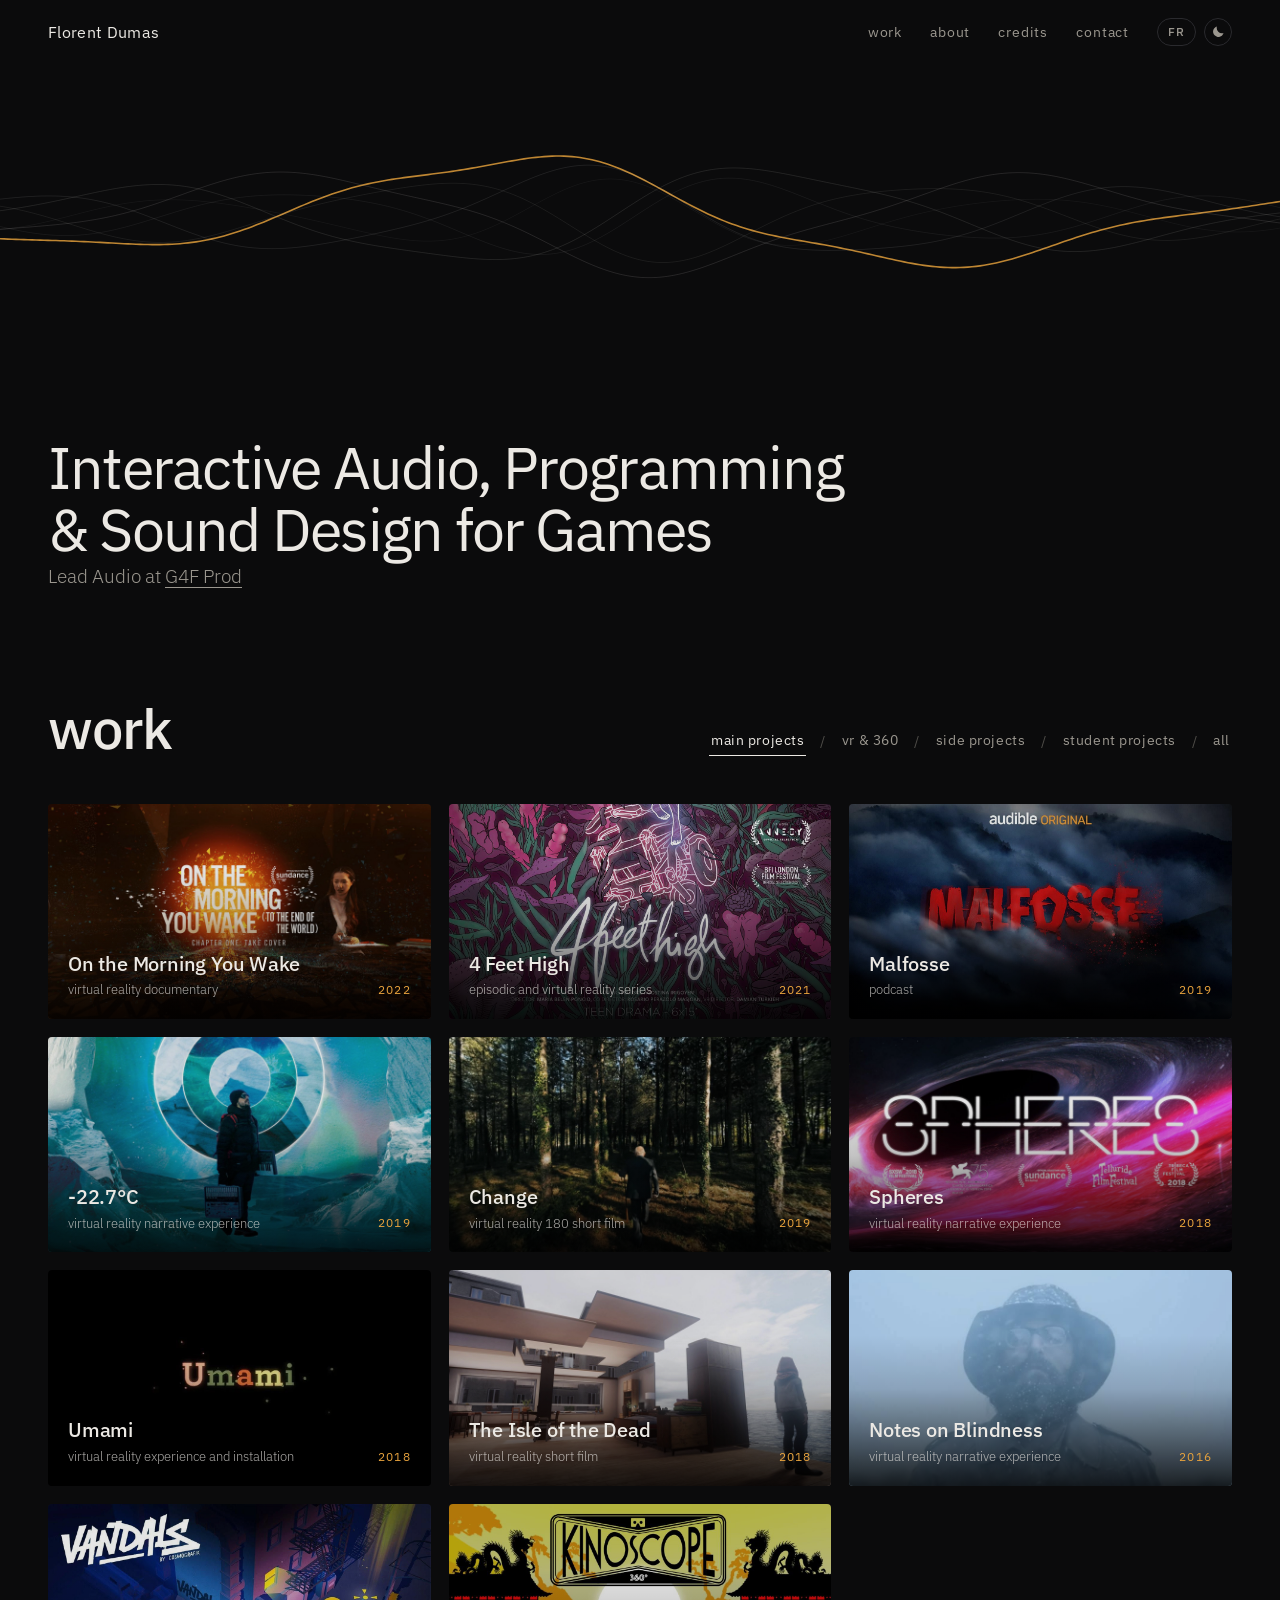
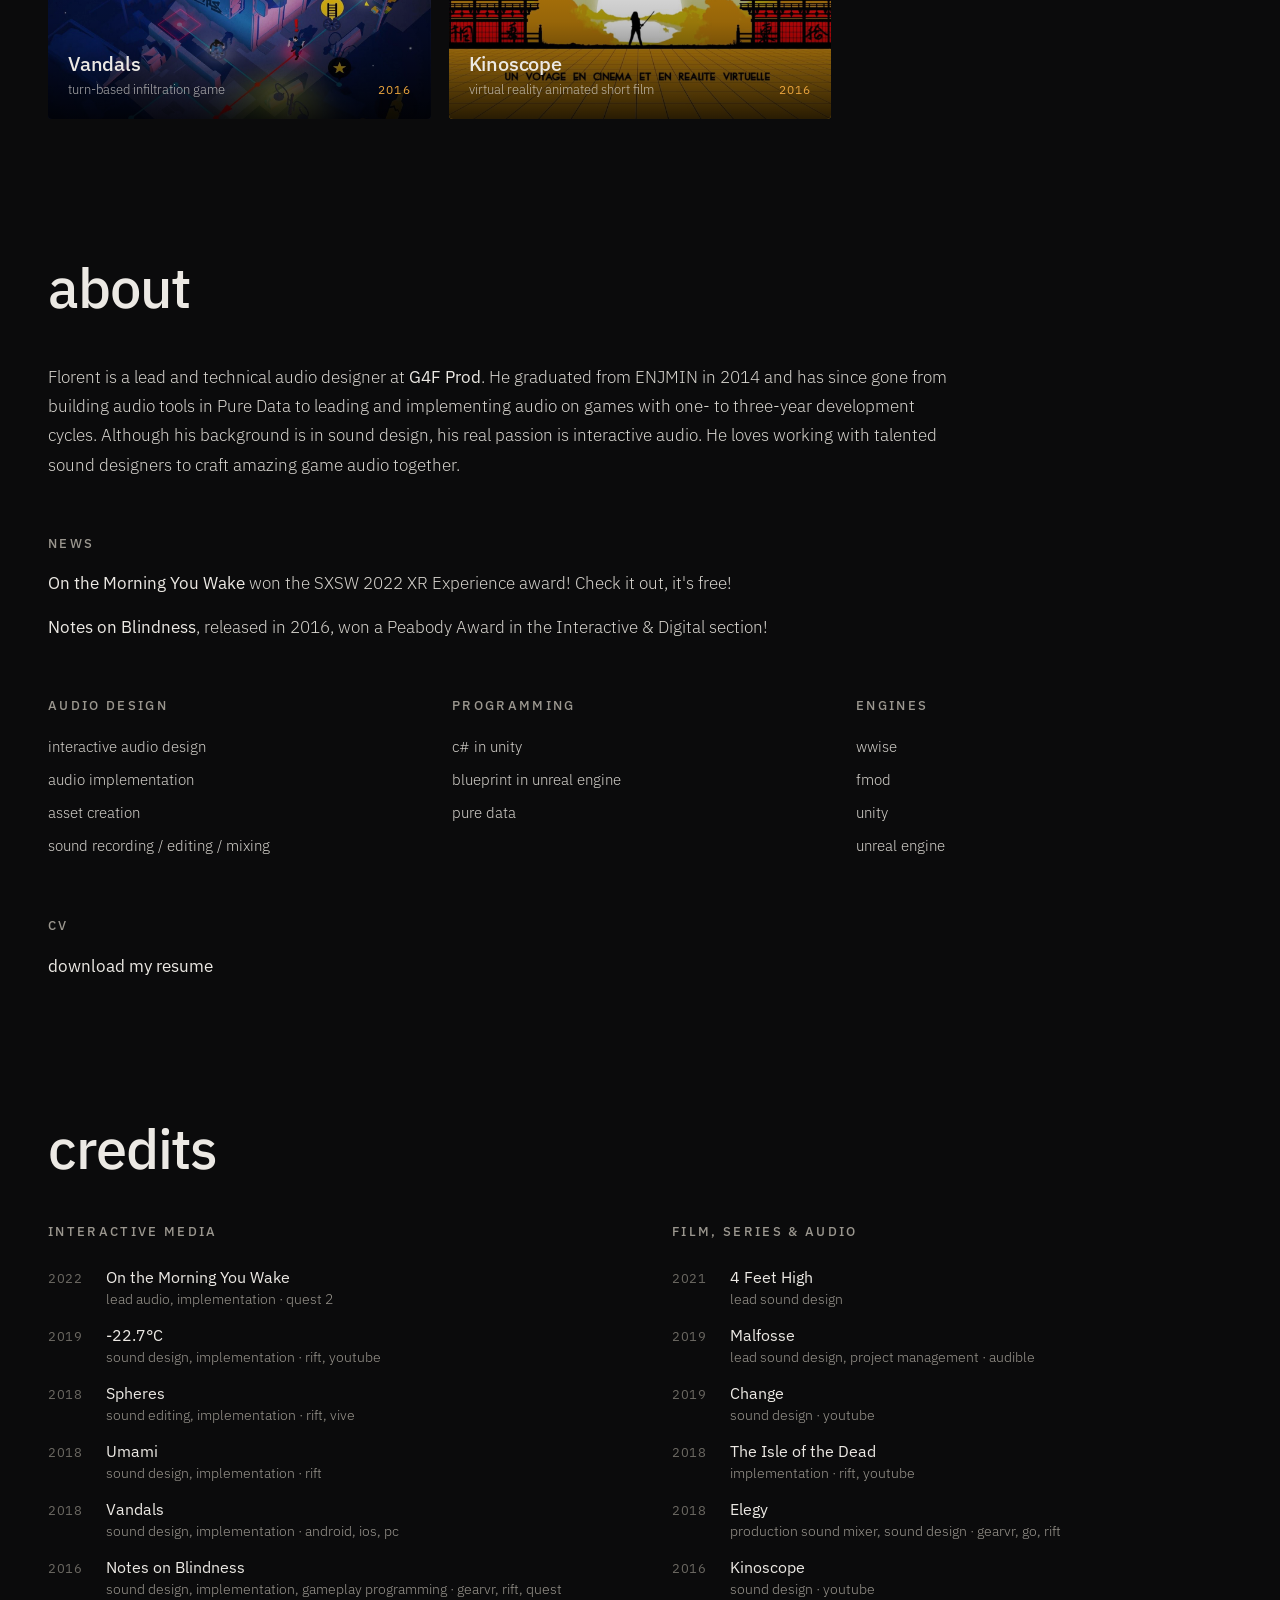
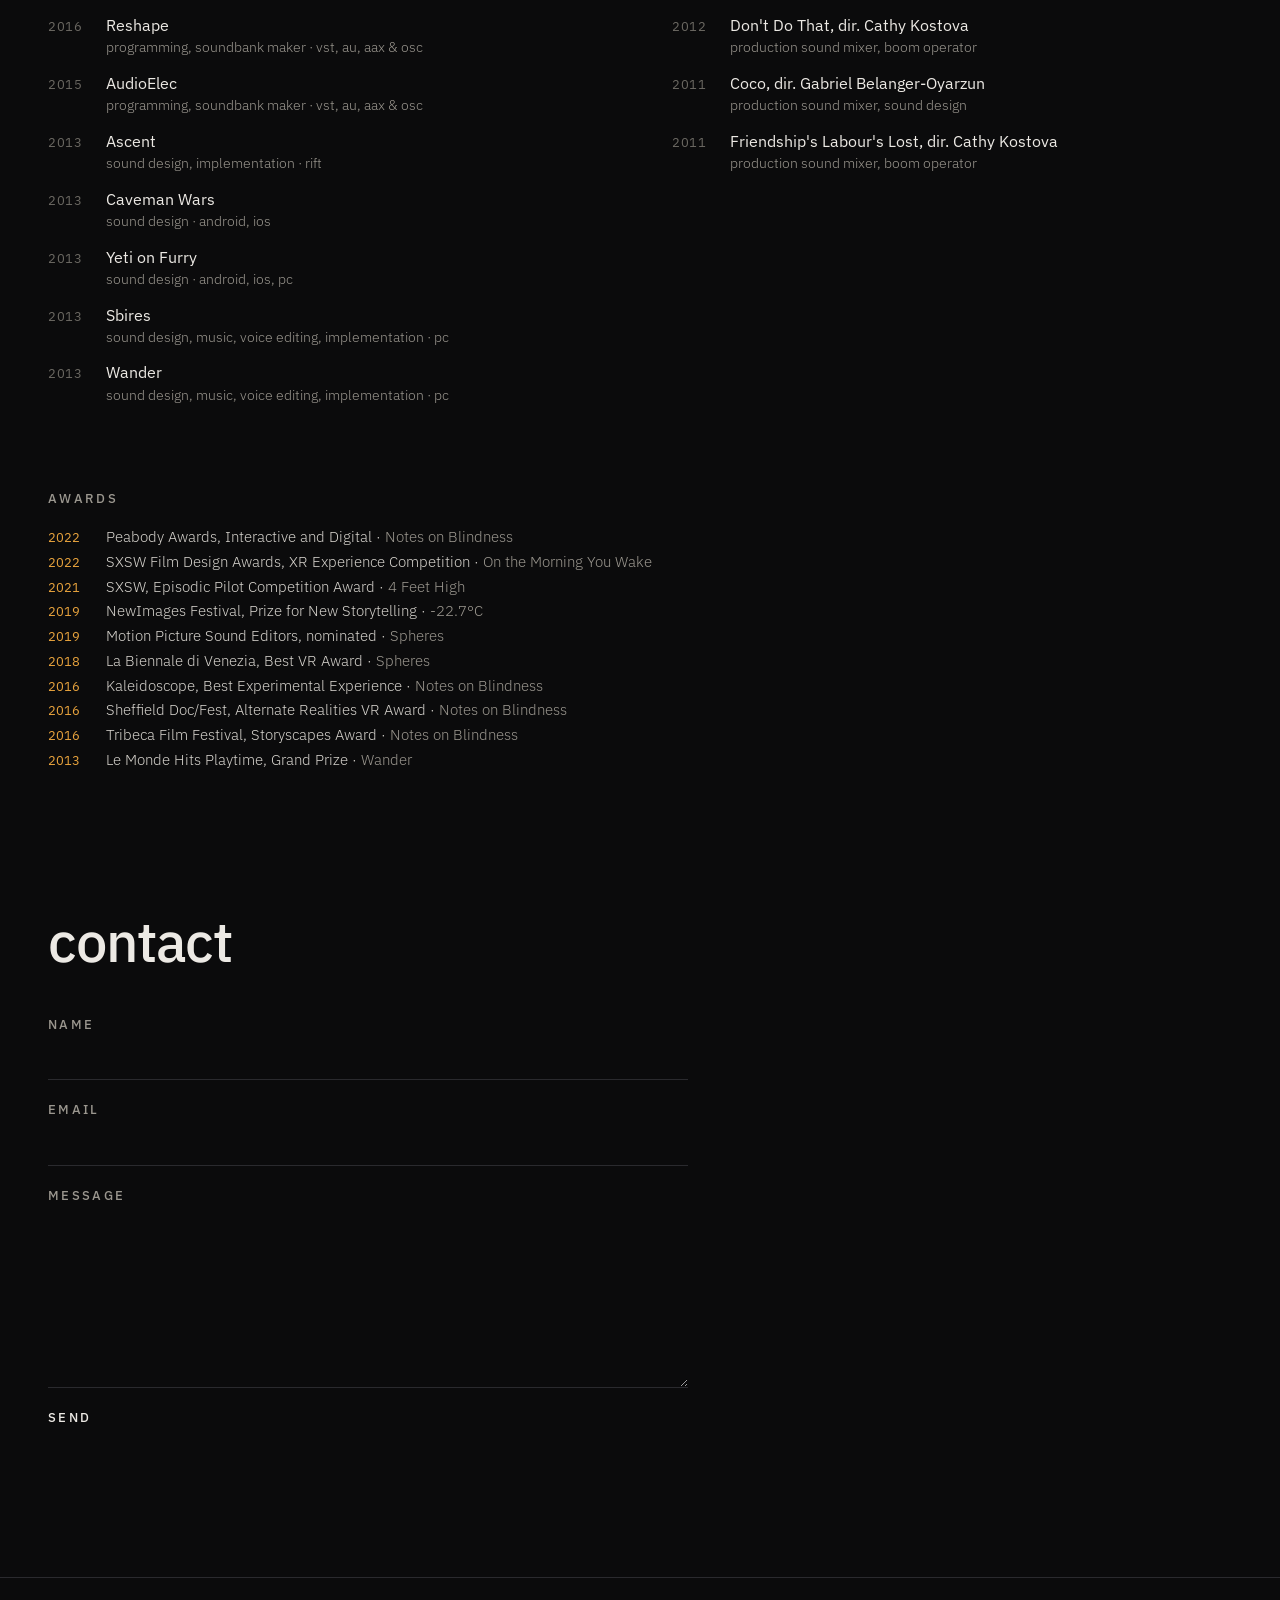
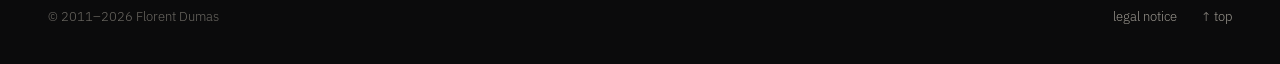
==== commit 98b9b8c2: "Add Google Search Console verification tag Co-Authored-By: Claude Opus 5.5 <noreply@anthropic.com>" ====
--- a/index.html
+++ b/index.html
@@ -5,9 +5,54 @@
   <meta name="viewport" content="width=device-width, initial-scale=1">
   <title>Florent Dumas — Interactive Audio, Programming & Sound Design for Games</title>
   <meta name="description" content="Portfolio of Florent Dumas, lead and technical audio designer: interactive audio, programming and sound design for games.">
+  <meta name="author" content="Florent Dumas">
+  <meta name="robots" content="index, follow">
+  <meta name="google-site-verification" content="Ie5t8nSHa3L4pTH4f0-_hYmpMKITFZBwEuSXdH1XTKE">
+  <link rel="canonical" href="https://florentdumas.github.io/">
+  <!-- versions linguistiques (le site change de langue avec ?lang=) -->
+  <link rel="alternate" hreflang="en" href="https://florentdumas.github.io/?lang=en">
+  <link rel="alternate" hreflang="fr" href="https://florentdumas.github.io/?lang=fr">
+  <link rel="alternate" hreflang="x-default" href="https://florentdumas.github.io/">
+  <!-- aperçu quand le lien est partagé (Discord, LinkedIn, X…) -->
+  <meta property="og:type" content="website">
+  <meta property="og:site_name" content="Florent Dumas">
+  <meta property="og:url" content="https://florentdumas.github.io/">
   <meta property="og:title" content="Florent Dumas">
   <meta property="og:description" content="Interactive Audio, Programming & Sound Design for Games">
+  <meta property="og:locale" content="en_US">
+  <meta property="og:locale:alternate" content="fr_FR">
+  <meta name="twitter:card" content="summary">
+  <meta name="twitter:title" content="Florent Dumas">
+  <meta name="twitter:description" content="Interactive Audio, Programming & Sound Design for Games">
   <meta name="theme-color" content="#0b0b0c">
+  <!-- schema markup : informations structurées lues par Google -->
+  <script type="application/ld+json">
+  {
+    "@context": "https://schema.org",
+    "@graph": [
+      {
+        "@type": "WebSite",
+        "@id": "https://florentdumas.github.io/#website",
+        "url": "https://florentdumas.github.io/",
+        "name": "Florent Dumas",
+        "description": "Portfolio of Florent Dumas, lead and technical audio designer: interactive audio, programming and sound design for games.",
+        "inLanguage": ["en", "fr"],
+        "author": { "@id": "https://florentdumas.github.io/#person" }
+      },
+      {
+        "@type": "Person",
+        "@id": "https://florentdumas.github.io/#person",
+        "name": "Florent Dumas",
+        "url": "https://florentdumas.github.io/",
+        "jobTitle": "Lead and Technical Audio Designer",
+        "description": "Interactive audio, programming and sound design for games.",
+        "worksFor": { "@type": "Organization", "name": "G4F Prod", "url": "https://www.g4f-prod.com/" },
+        "alumniOf": { "@type": "CollegeOrUniversity", "name": "ENJMIN", "url": "https://enjmin.cnam.fr/" },
+        "knowsAbout": ["Interactive audio", "Technical audio design", "Sound design", "Audio implementation", "Wwise", "FMOD", "Unity", "Unreal Engine", "Pure Data", "Virtual reality audio"]
+      }
+    ]
+  }
+  </script>
   <link rel="icon" href="data:image/svg+xml,%3Csvg xmlns='http://www.w3.org/2000/svg' viewBox='0 0 32 32'%3E%3Crect width='32' height='32' rx='6' fill='%230b0b0c'/%3E%3Cpath d='M5 16h3l2-6 3 14 3-18 3 16 2-8 2 2h4' fill='none' stroke='%23e8a33d' stroke-width='2.2' stroke-linecap='round' stroke-linejoin='round'/%3E%3C/svg%3E">
   <link rel="preconnect" href="https://fonts.googleapis.com">
   <link rel="preconnect" href="https://fonts.gstatic.com" crossorigin>
@@ -43,8 +88,8 @@
     <section class="hero" id="top">
       <canvas class="hero-wave" id="wave" aria-hidden="true"></canvas>
       <div class="hero-inner wrap">
-        <h1 class="hero-title" id="headline"></h1>
-        <p class="hero-intro" id="intro"></p>
+        <h1 class="hero-title" id="headline">Interactive Audio, Programming &amp; Sound Design for Games</h1>
+        <p class="hero-intro" id="intro">Lead Audio at <a href="https://www.g4f-prod.com/" target="_blank" rel="noopener">G4F Prod</a></p>
       </div>
     </section>
 
@@ -147,7 +192,7 @@
     </article>
   </div>
 
-  <noscript><p class="noscript">This site needs JavaScript to display its content.</p></noscript>
+  <noscript><p class="noscript">Florent Dumas is a lead and technical audio designer at G4F Prod: interactive audio, programming and sound design for games. This site needs JavaScript to display the projects.</p></noscript>
   <script src="content.js"></script>
   <script src="app.js"></script>
 </body>
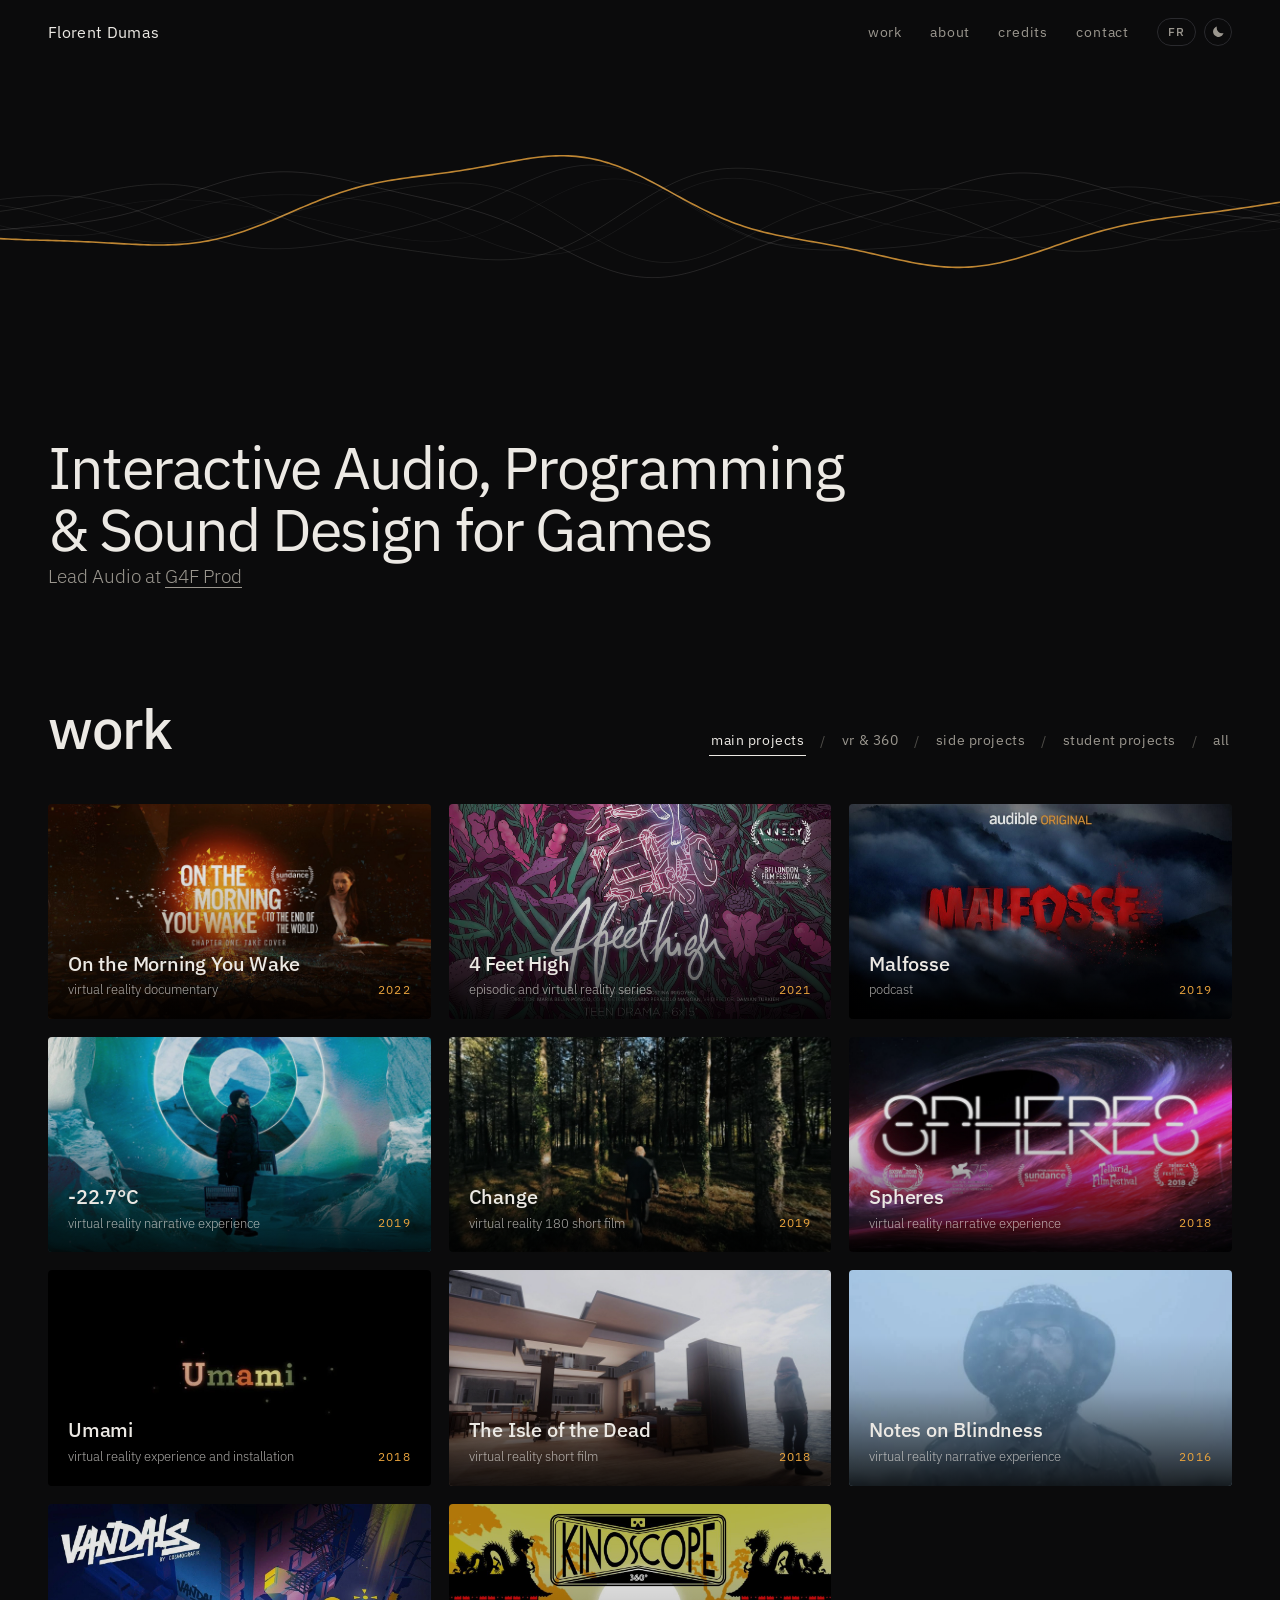
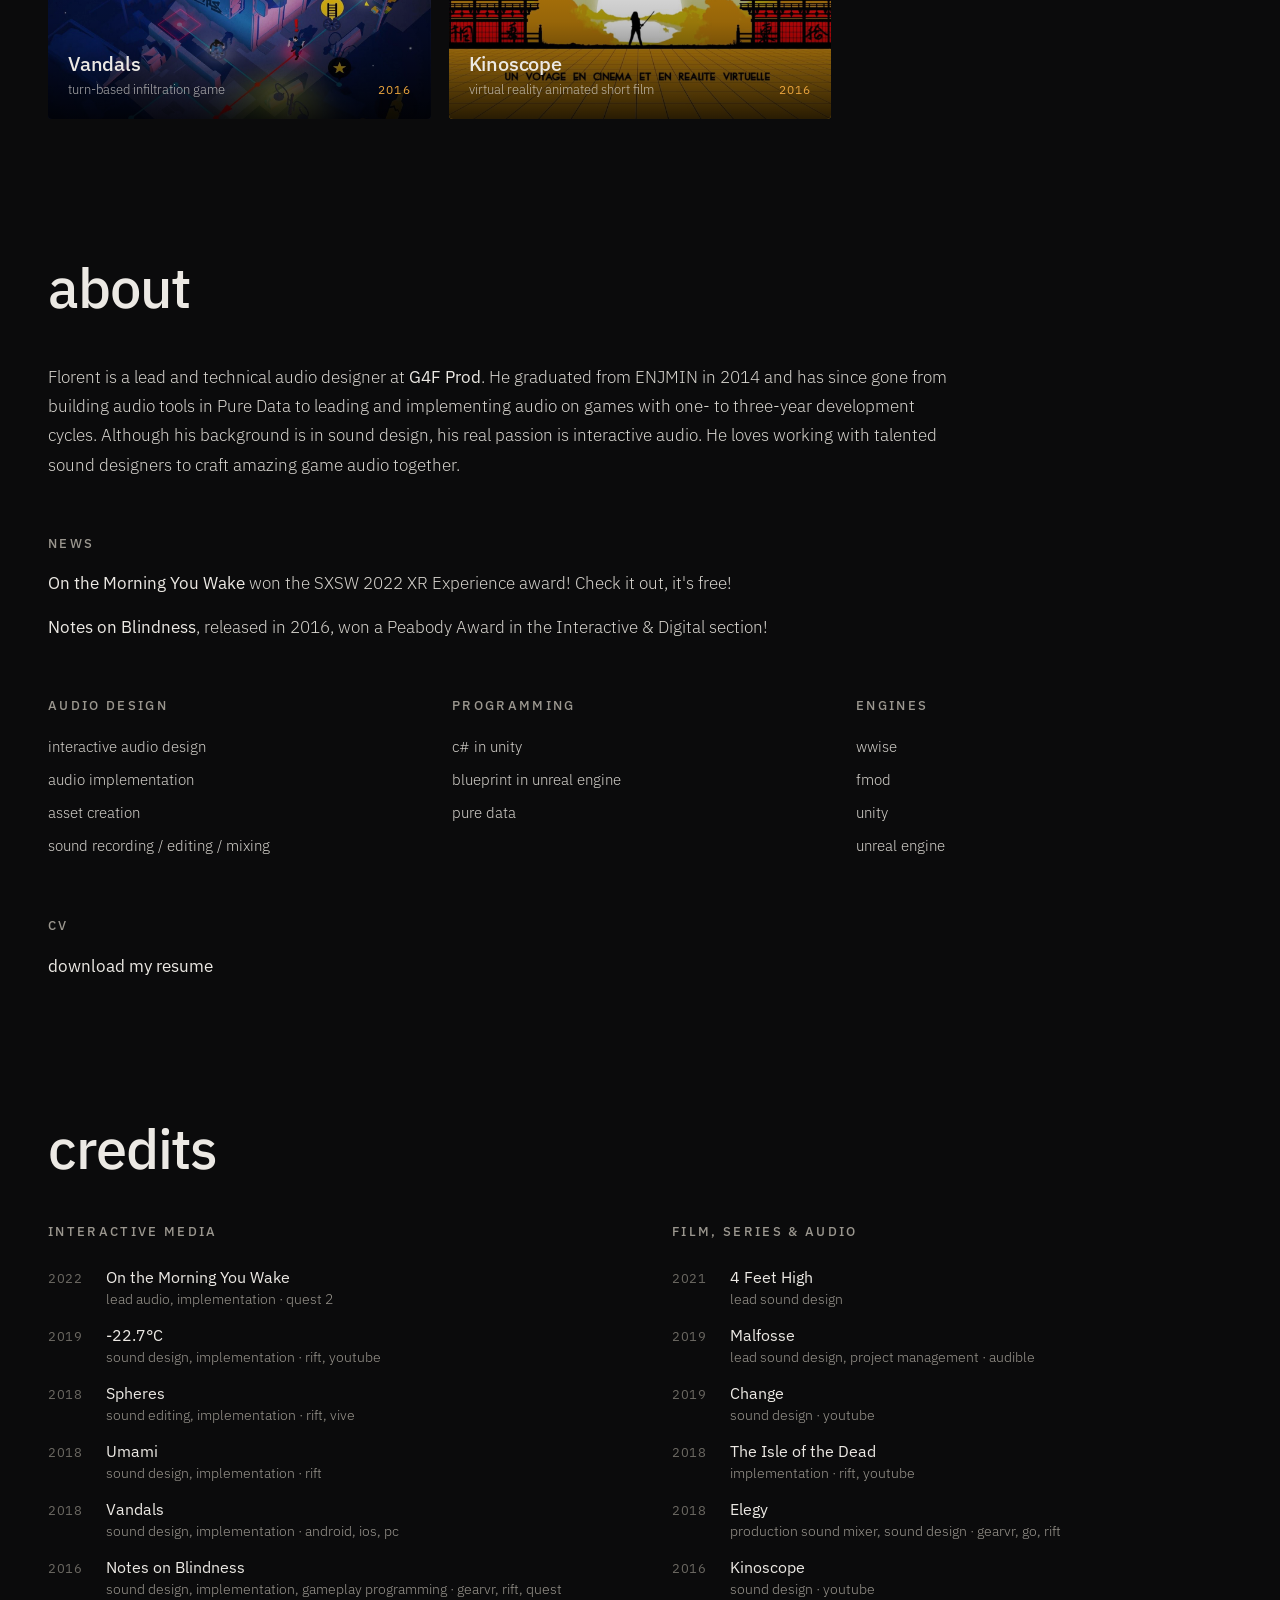
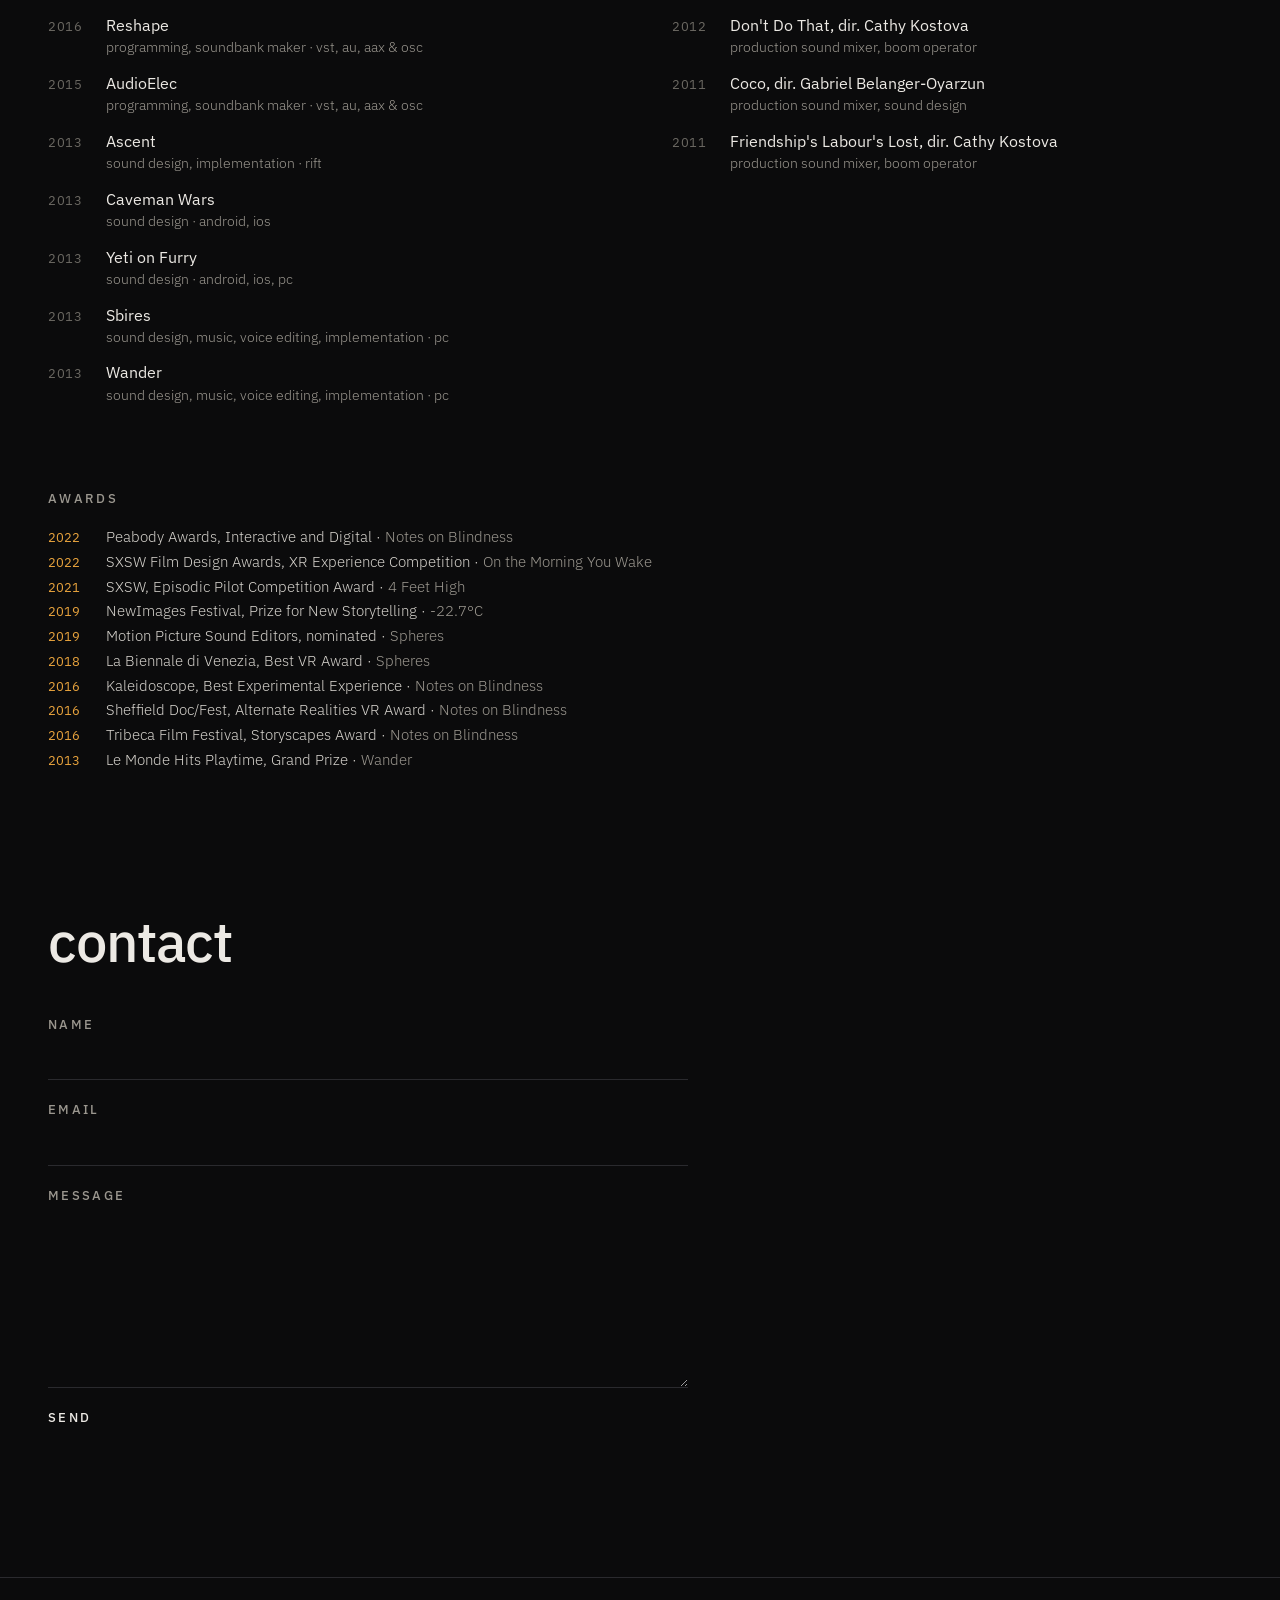
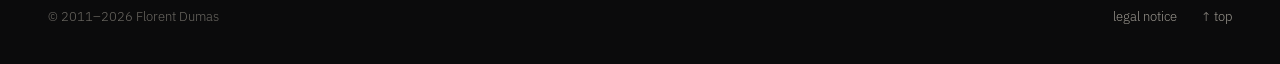
==== commit 9281c54c: "Use URL-prefix Google Search Console verification tag Co-Authored-By: Claude Opus 5.5 <noreply@anthr" ====
--- a/index.html
+++ b/index.html
@@ -7,7 +7,7 @@
   <meta name="description" content="Portfolio of Florent Dumas, lead and technical audio designer: interactive audio, programming and sound design for games.">
   <meta name="author" content="Florent Dumas">
   <meta name="robots" content="index, follow">
-  <meta name="google-site-verification" content="Ie5t8nSHa3L4pTH4f0-_hYmpMKITFZBwEuSXdH1XTKE">
+  <meta name="google-site-verification" content="pM-bV8AiRojXm4u5LwER_kBZH_8bR_z890MV1fclqGE">
   <link rel="canonical" href="https://florentdumas.github.io/">
   <!-- versions linguistiques (le site change de langue avec ?lang=) -->
   <link rel="alternate" hreflang="en" href="https://florentdumas.github.io/?lang=en">
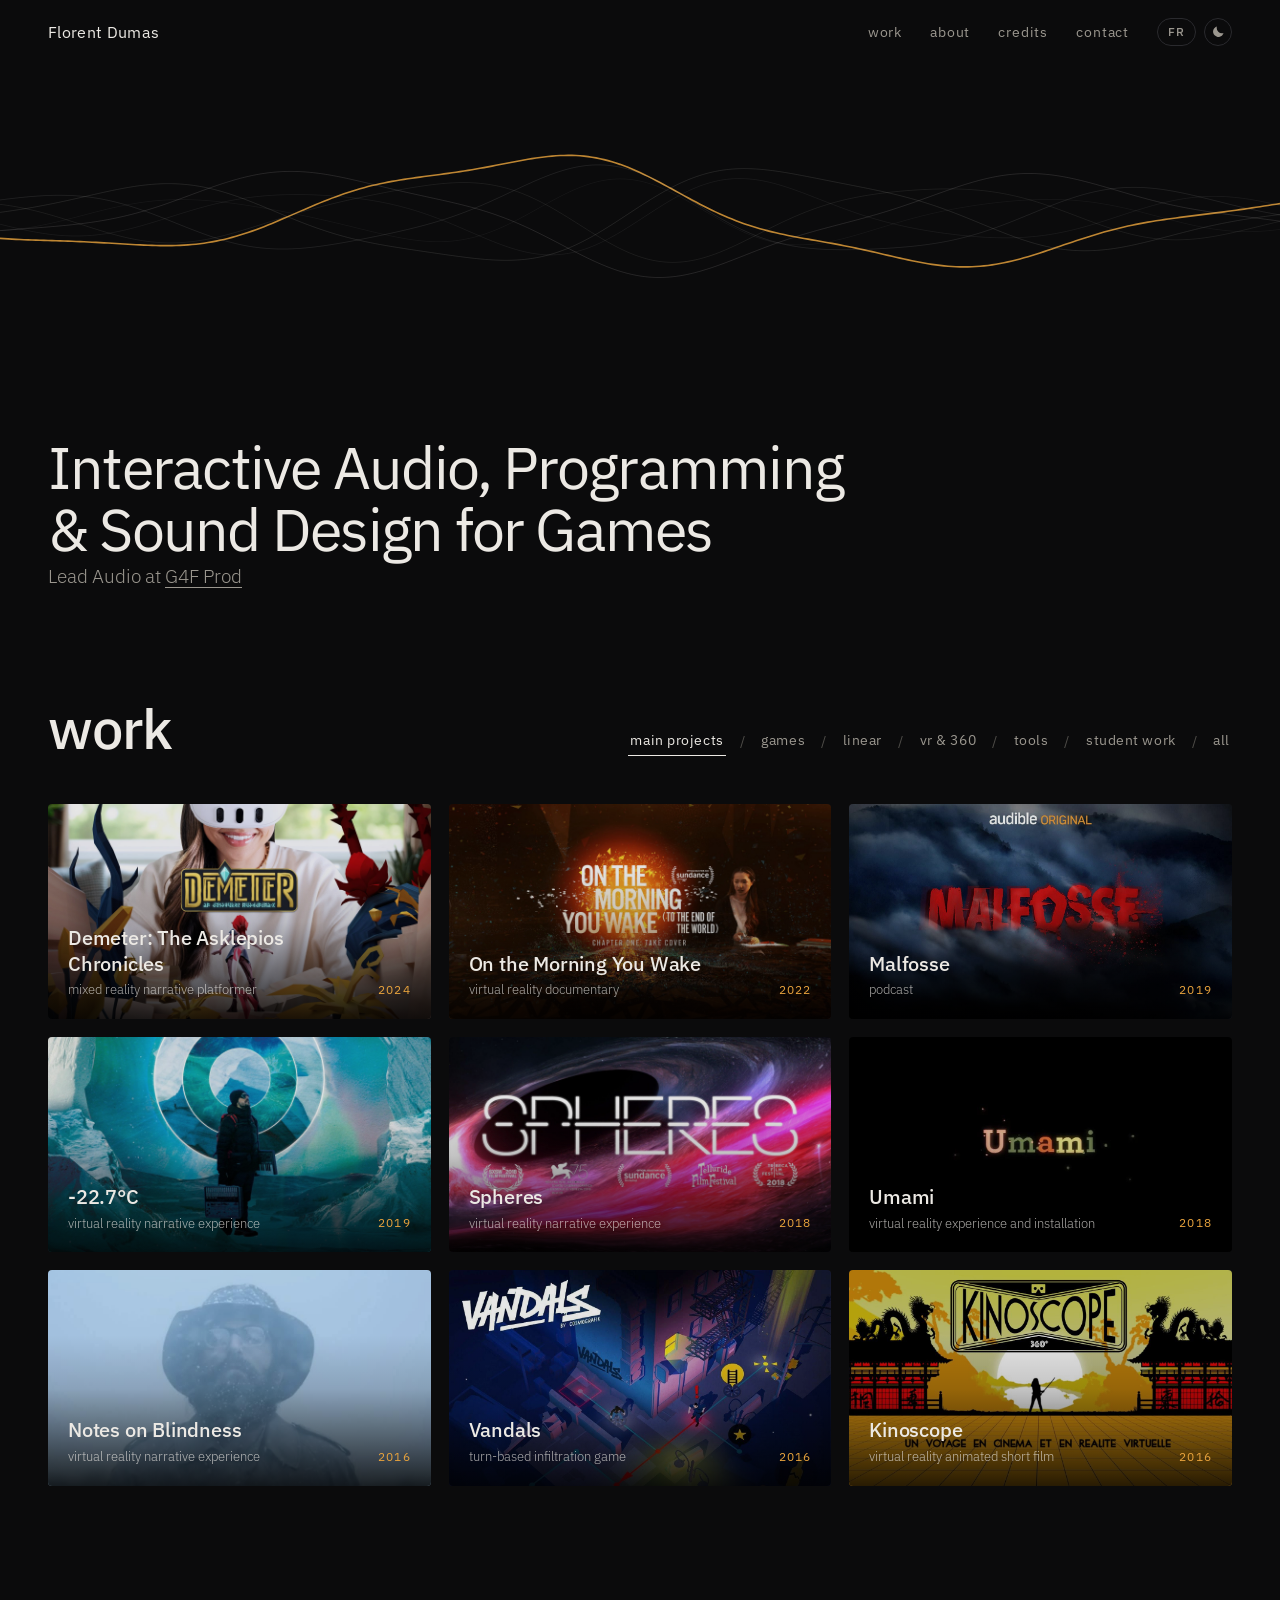
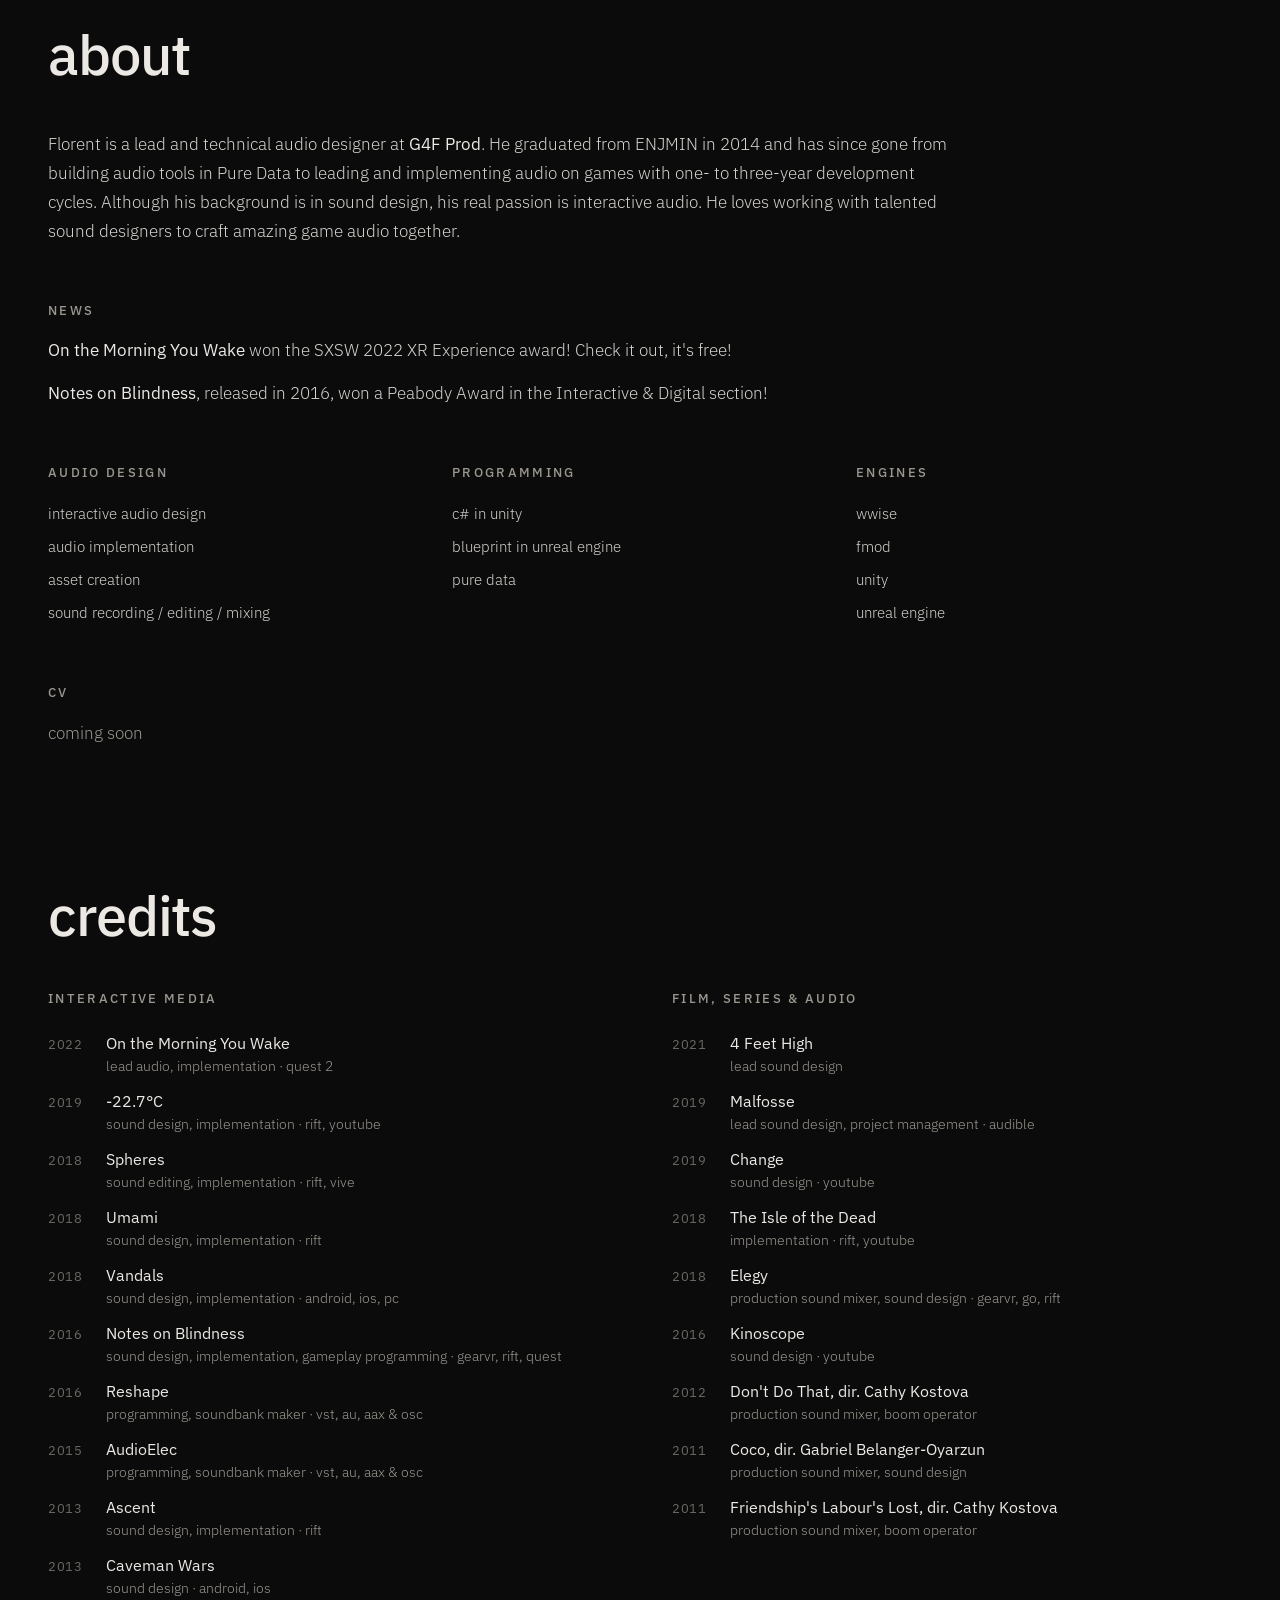
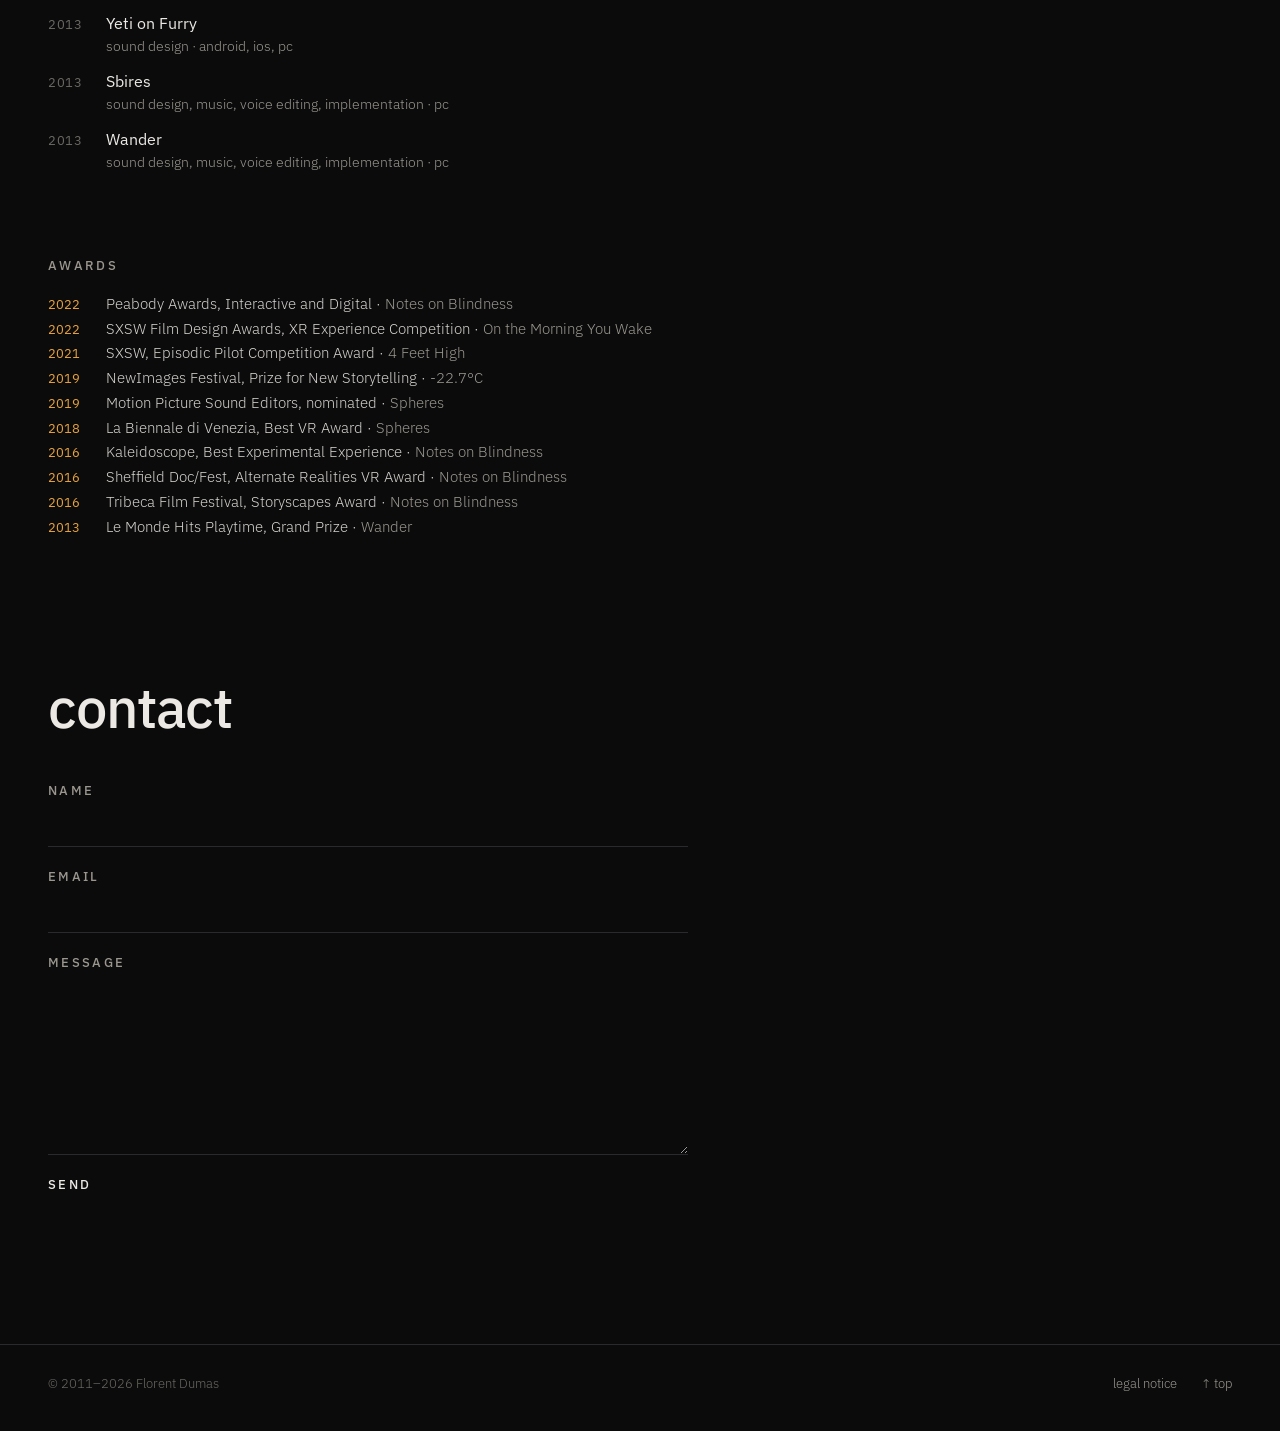
==== commit 57b5d4f9: "Add Demeter and Audio Engine projects, replace resume link with coming soon Co-Authored-By: Claude O" ====
--- a/index.html
+++ b/index.html
@@ -118,6 +118,7 @@
         <div class="skills" id="skills"></div>
         <h3 data-ui="cv">cv</h3>
         <a class="text-link" id="resume" href="#" target="_blank" rel="noopener"><span data-ui="resume">download my resume</span></a>
+        <p class="resume-soon" id="resumeSoon" data-ui="resumeSoon" hidden>coming soon</p>
       </div>
     </section>
 
--- a/style.css
+++ b/style.css
@@ -199,6 +199,7 @@
 /* liens sans soulignement (jaunes au survol) : crédits, à propos, actualités */
 .credits a, .about-text a, .news a, .text-link { text-decoration-color: transparent; font-weight: 400; }
 #resume { font-size: 17px; }
+.resume-soon { margin: 0; font-size: 17px; color: var(--muted); }
 @media (max-width: 860px) { .credits { grid-template-columns: minmax(0, 1fr); } }
 .awards-title { margin-top: clamp(48px, 7vw, 80px); }
 .awards { list-style: none; margin: 0; padding: 0; }
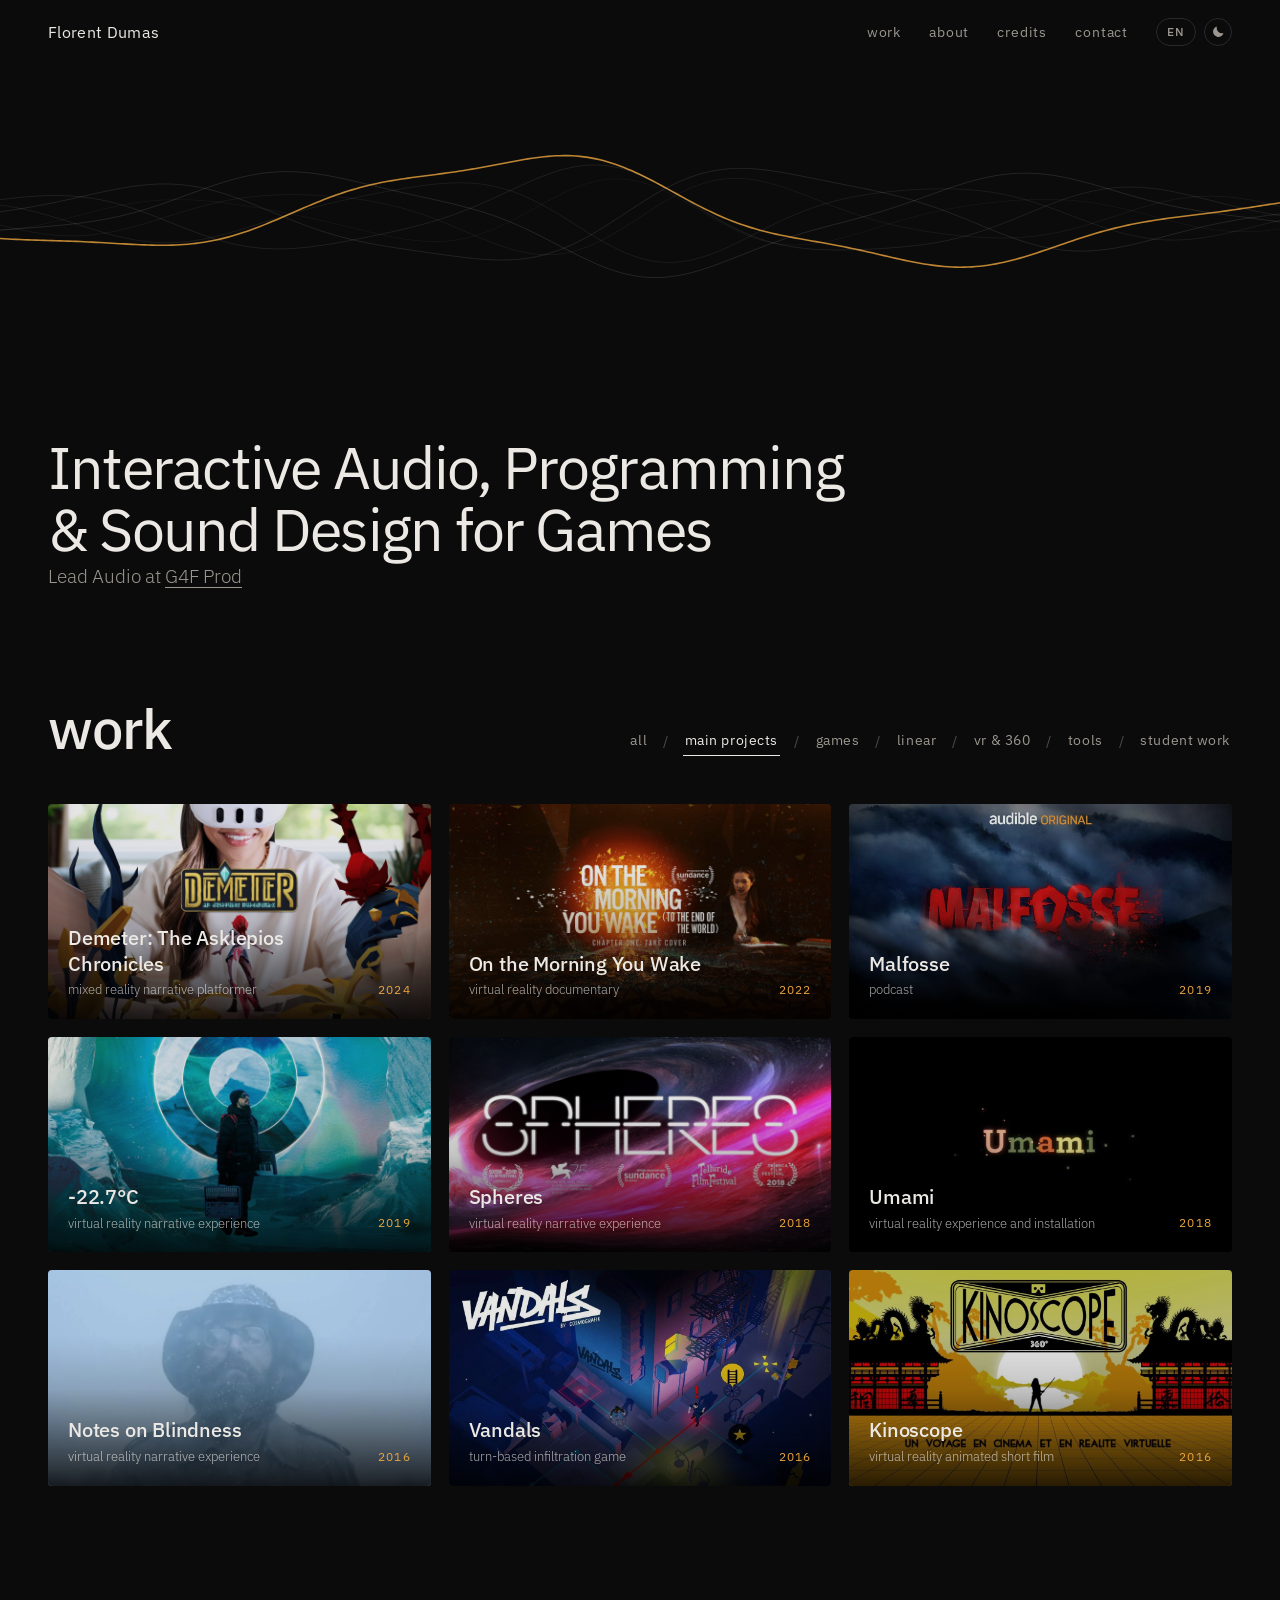
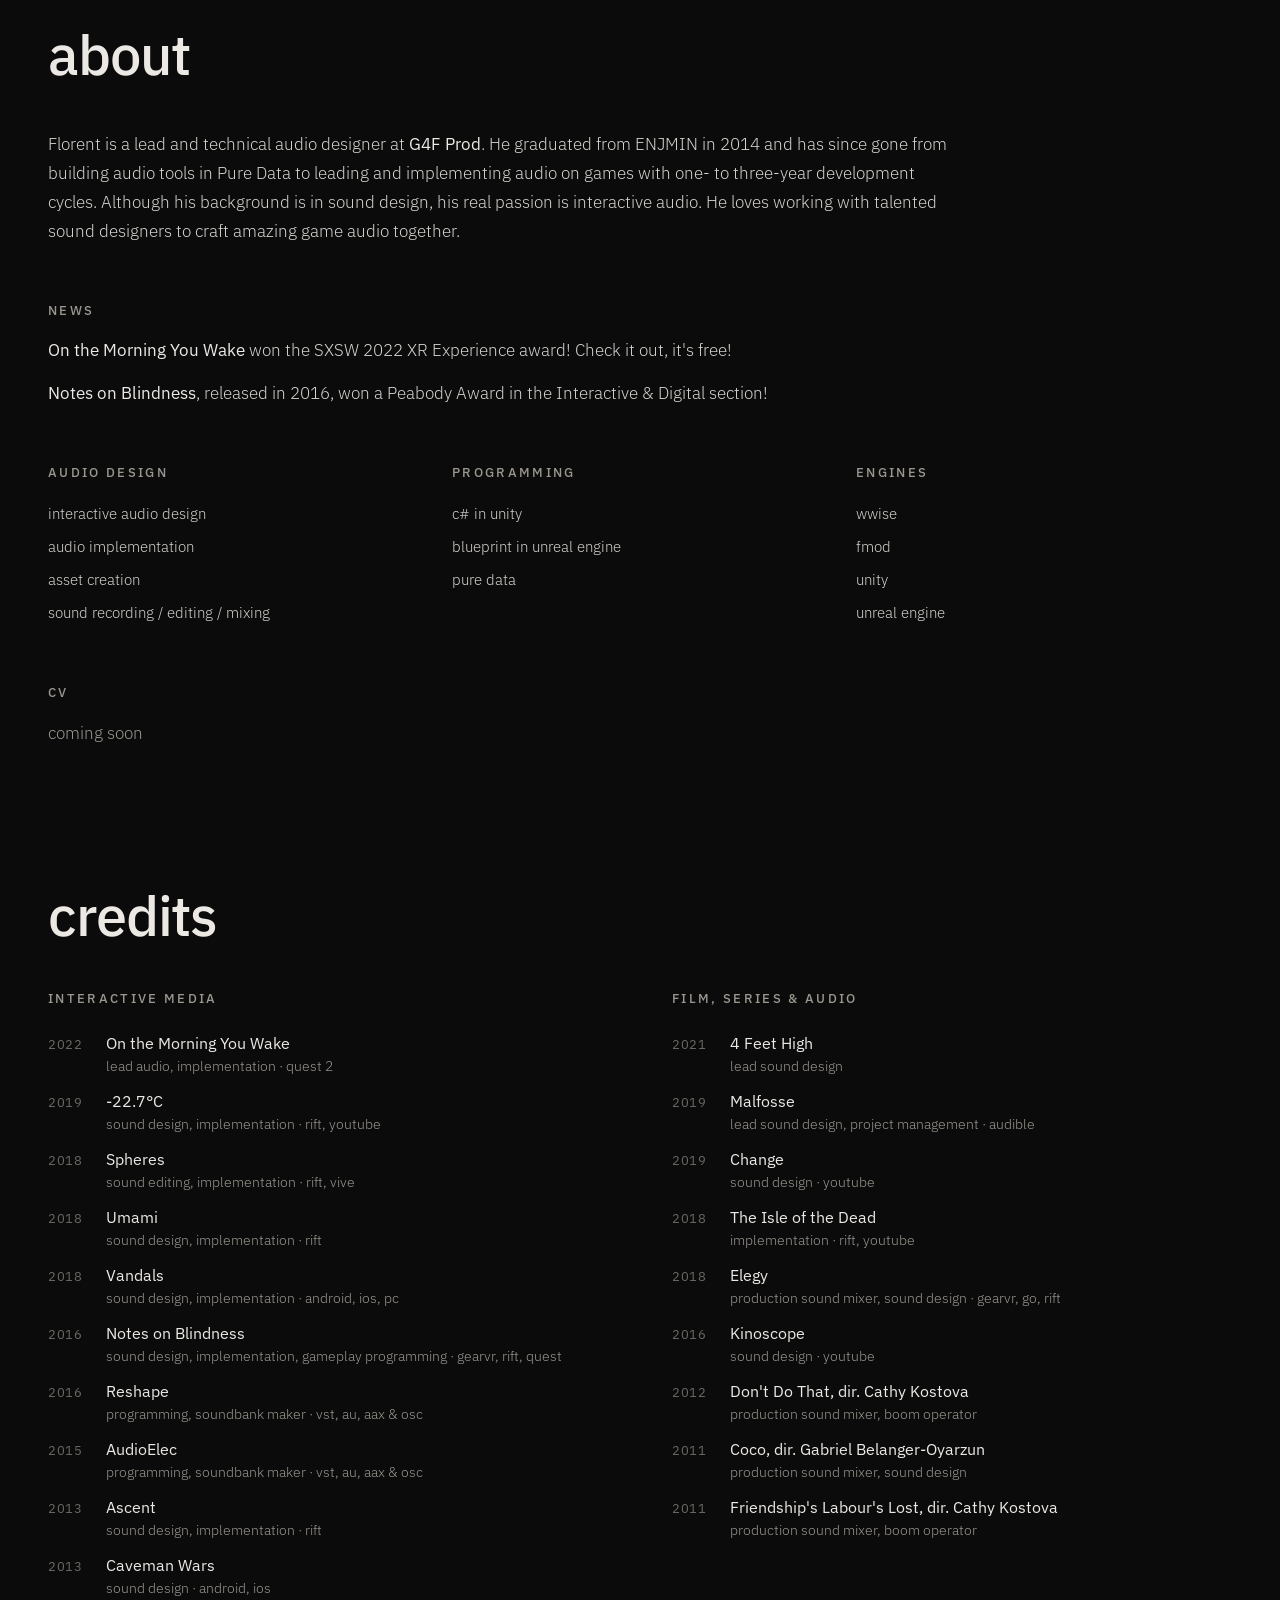
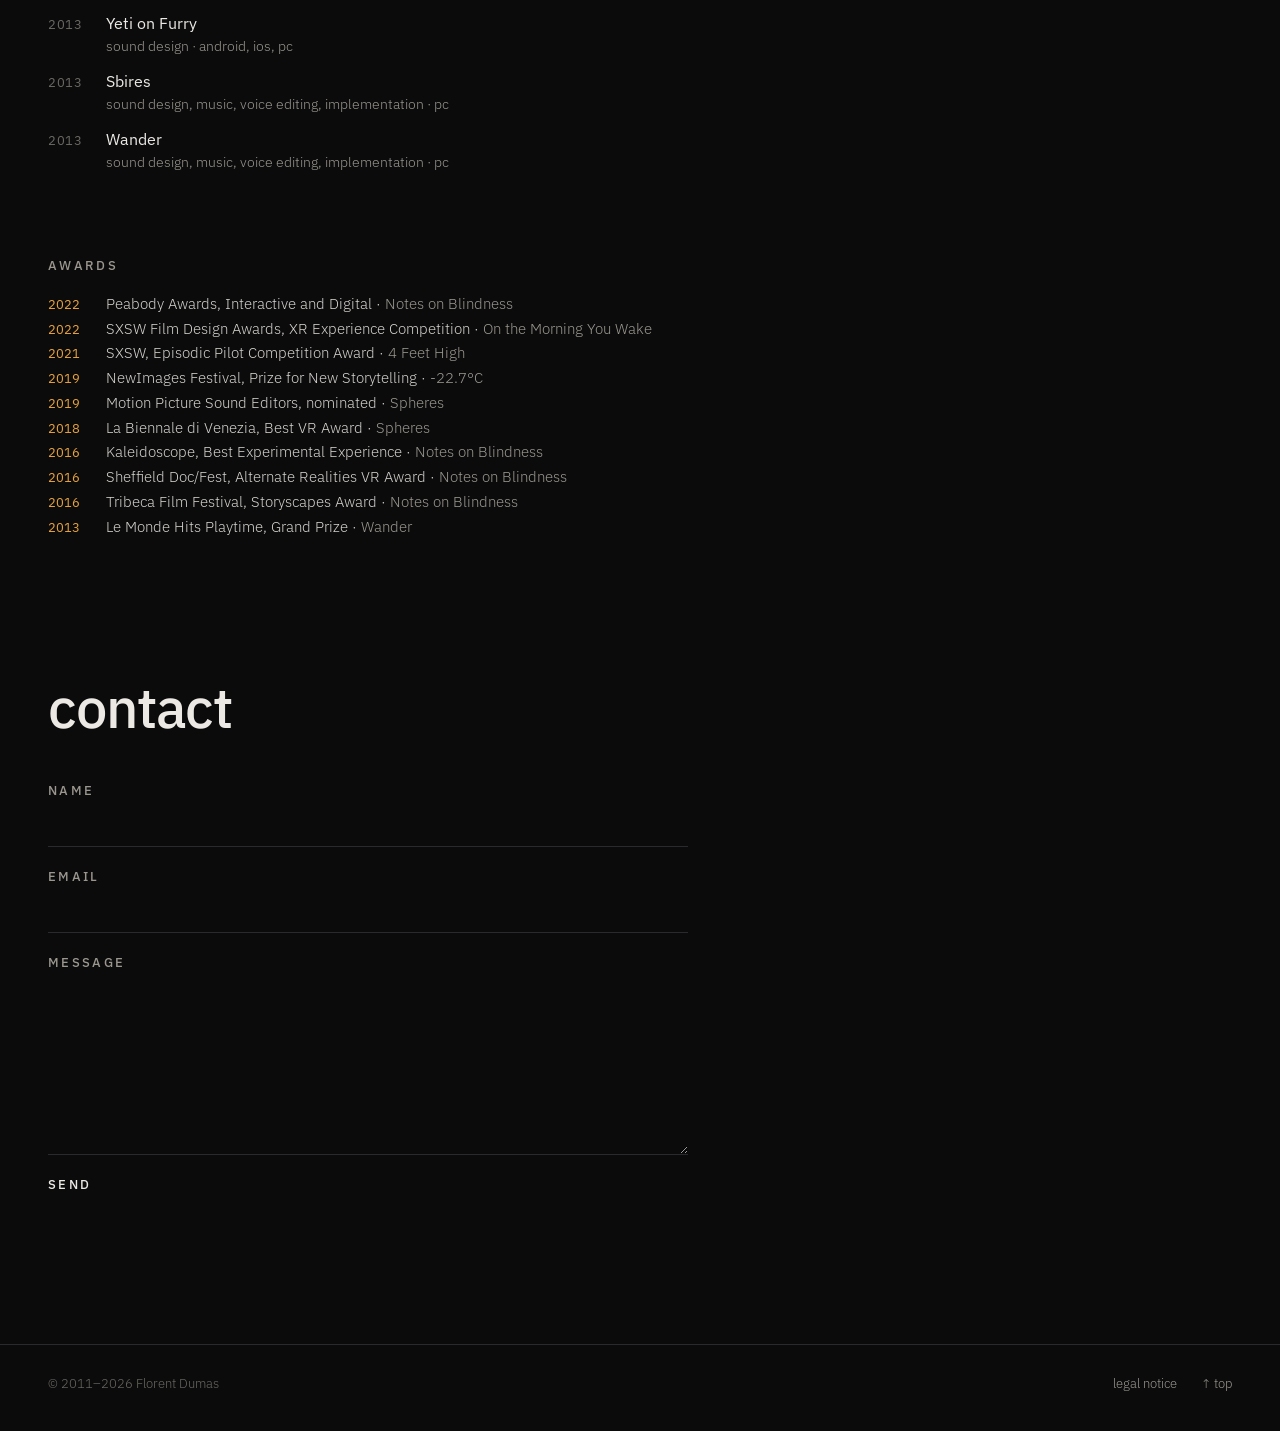
==== commit 3863b93b: "Add image preview, refine panel click-to-close, update project media - Click a gallery image to open" ====
--- a/index.html
+++ b/index.html
@@ -191,6 +191,8 @@
         </div>
       </div>
     </article>
+    <!-- aperçu agrandi d'une image du carousel (un clic l'ouvre, un clic le ferme) -->
+    <div class="zoom" id="zoom" hidden><img alt=""></div>
   </div>
 
   <noscript><p class="noscript">Florent Dumas is a lead and technical audio designer at G4F Prod: interactive audio, programming and sound design for games. This site needs JavaScript to display the projects.</p></noscript>
--- a/style.css
+++ b/style.css
@@ -259,6 +259,11 @@
 .stage > img, .stage > iframe { position: absolute; inset: 0; width: 100%; height: 100%; border: 0; }
 .stage > img { object-fit: contain; }
 .stage .poster { object-fit: cover; }
+.stage > img.zoomable { cursor: zoom-in; }
+/* aperçu agrandi : taille max réglable ici */
+.zoom { position: fixed; inset: 0; z-index: 60; display: grid; place-items: center; background: rgba(0, 0, 0, .85); cursor: zoom-out; animation: fade .25s var(--ease) both; }
+.zoom[hidden] { display: none; }
+.zoom img { max-width: 90vw; max-height: 88vh; width: auto; height: auto; border-radius: var(--radius); box-shadow: 0 20px 80px rgba(0, 0, 0, .6); }
 .stage .play { position: absolute; inset: 0; display: grid; place-items: center; background: rgba(0, 0, 0, .25); border: 0; cursor: pointer; transition: background .3s; }
 .stage .play:hover { background: rgba(0, 0, 0, .05); }
 .stage .play span { width: 78px; height: 78px; border-radius: 50%; background: var(--accent); display: grid; place-items: center; transition: transform .3s var(--ease); box-shadow: 0 8px 40px rgba(0, 0, 0, .5); }
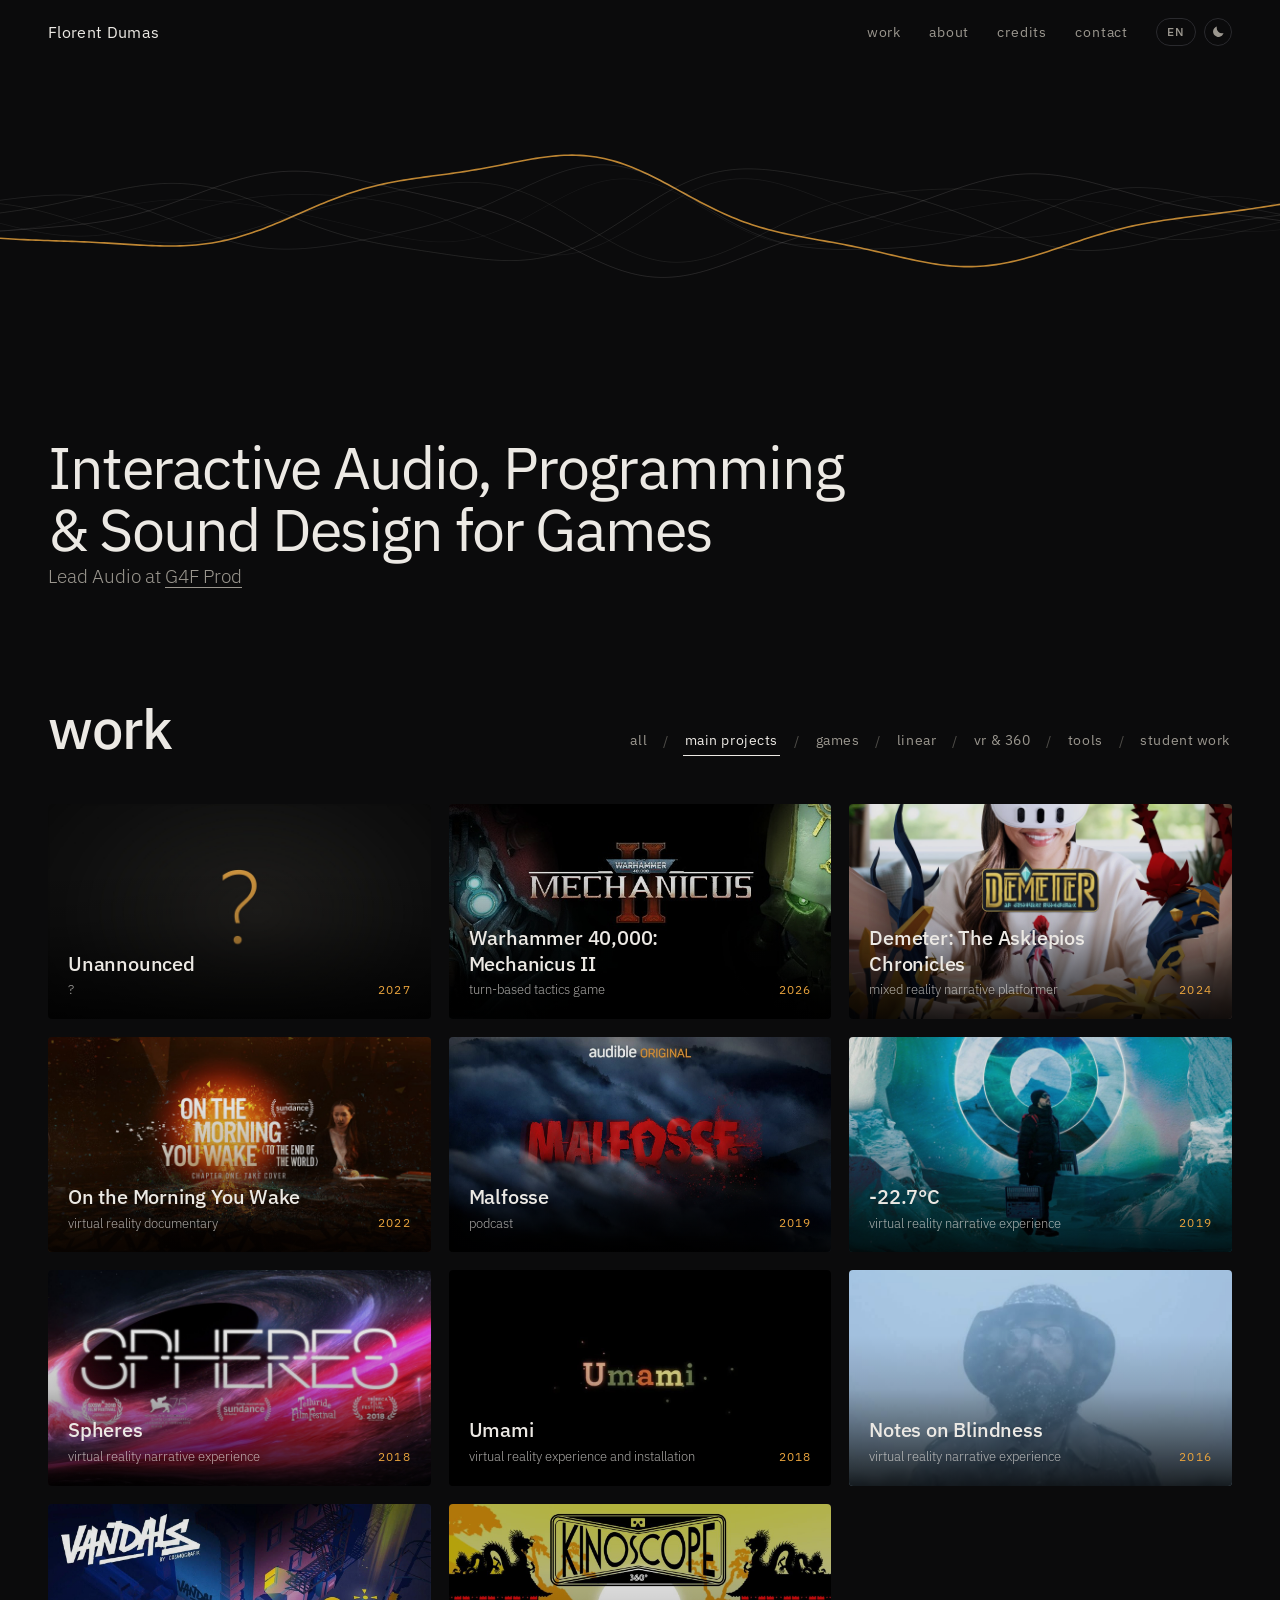
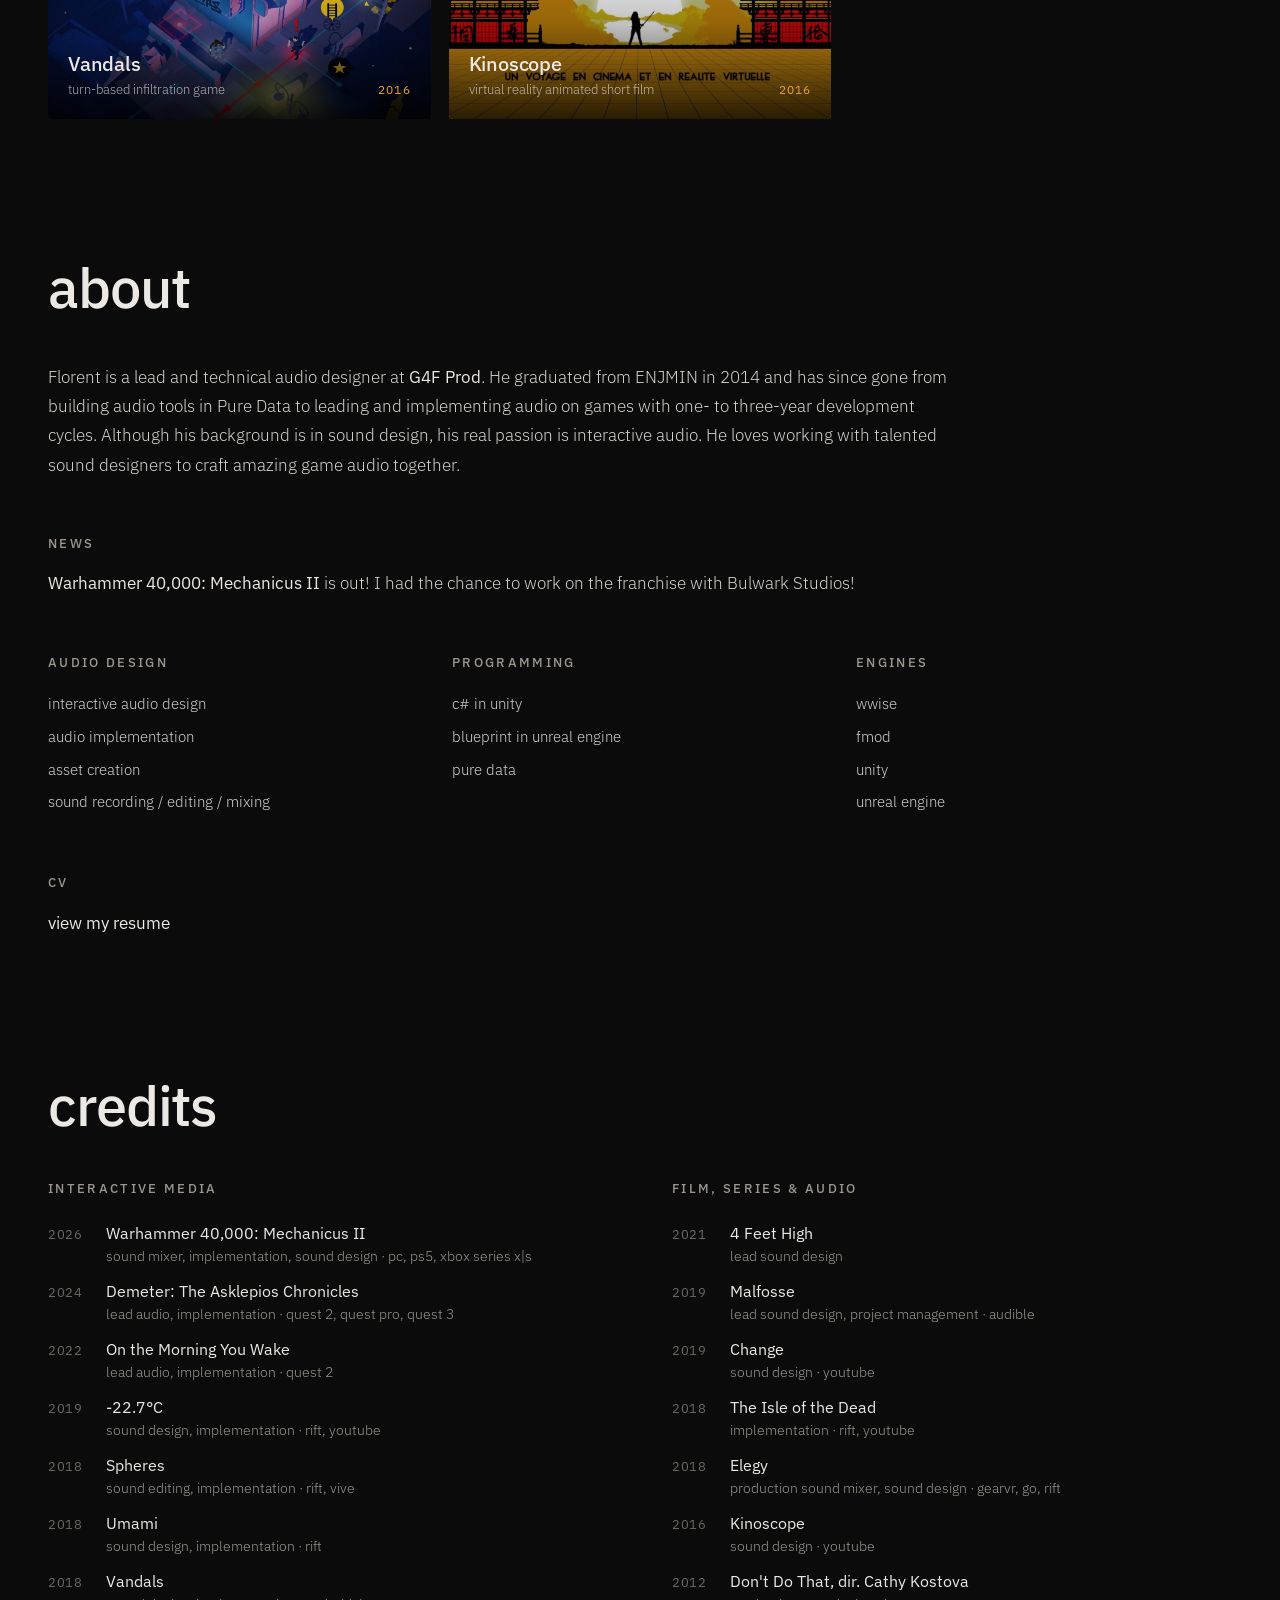
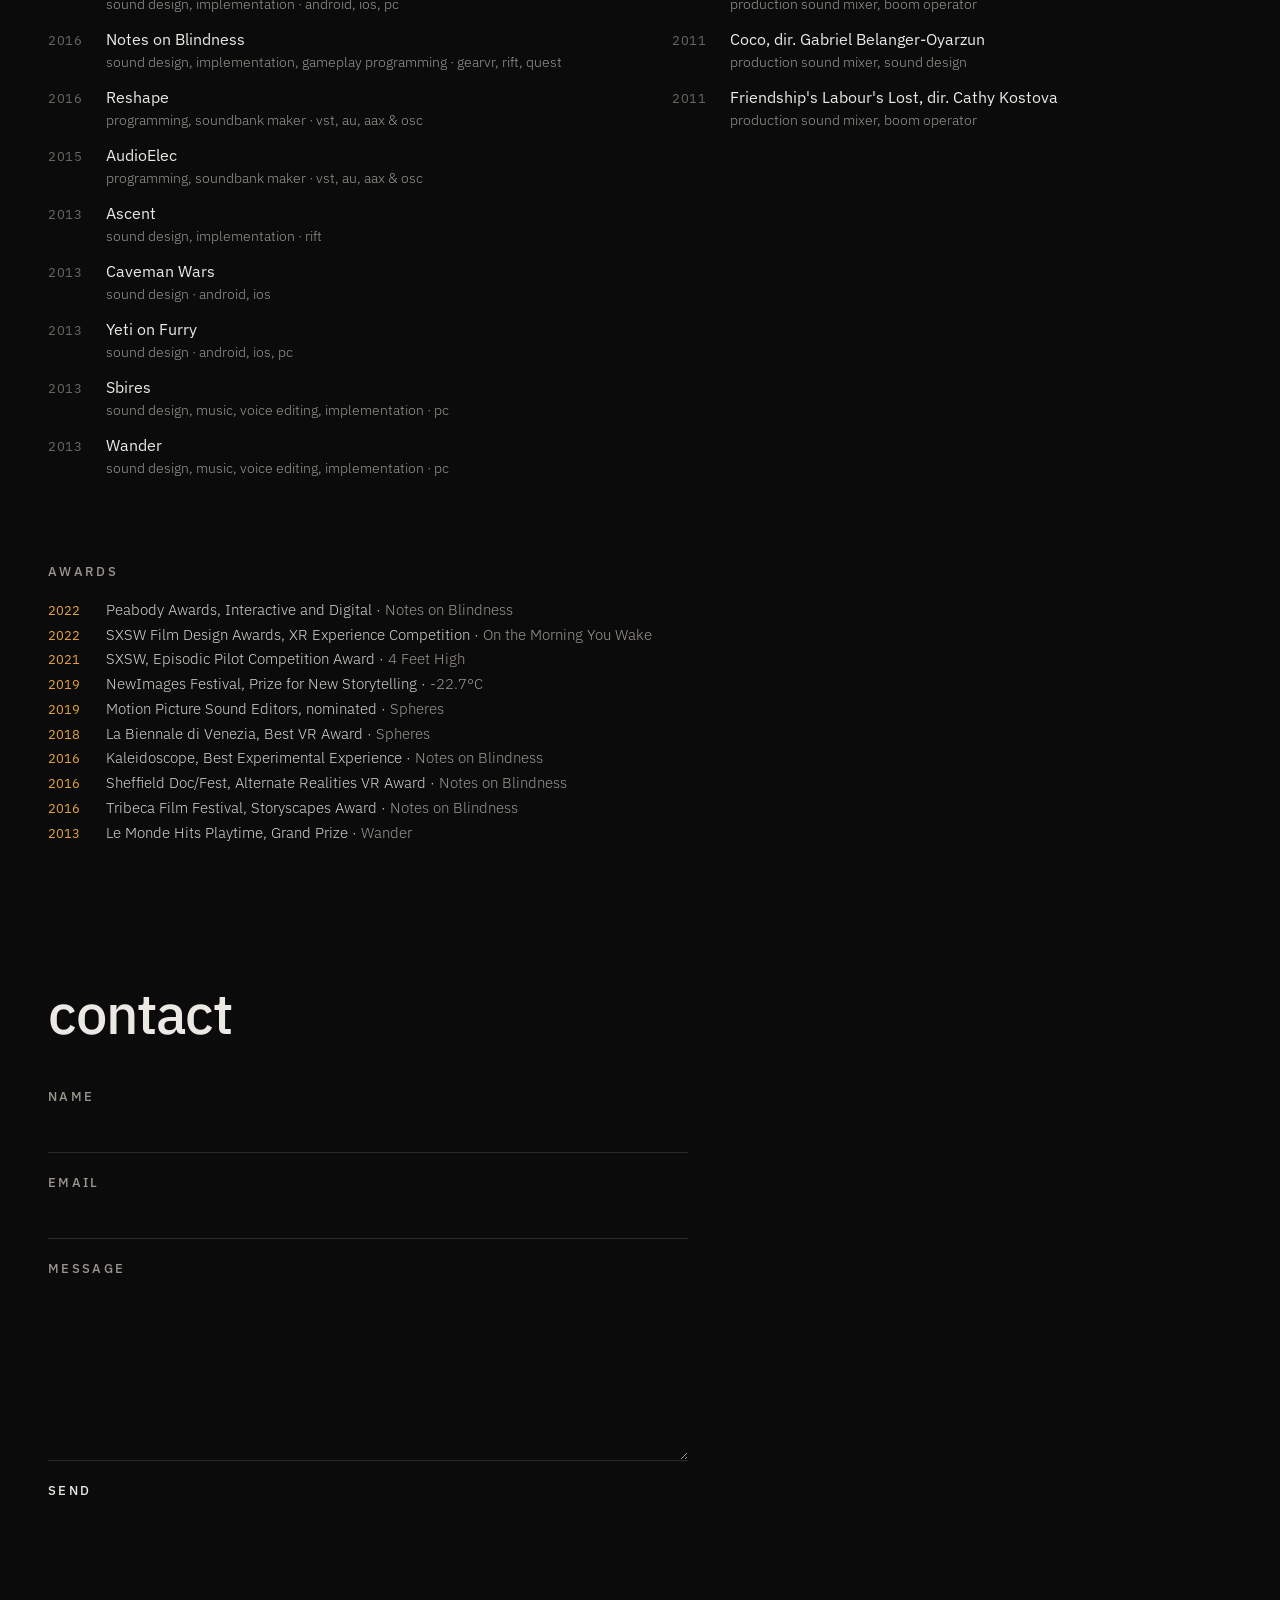
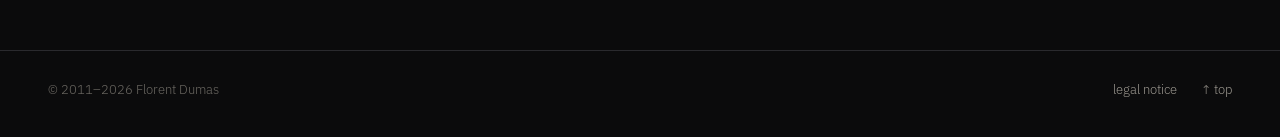
==== commit e8af464c: "Add SoundCloud players under project galleries - New "audio" field: compact SoundCloud players below" ====
--- a/index.html
+++ b/index.html
@@ -182,6 +182,7 @@
           <div class="stage" id="mStage"></div>
           <p class="stage-caption" id="mCaption"></p>
           <ul class="thumbs" id="mThumbs"></ul>
+          <div class="audio-list" id="mAudio"></div>
         </div>
         <div class="info">
           <h2 class="info-title" id="mTitle"></h2>
--- a/style.css
+++ b/style.css
@@ -274,6 +274,15 @@
 .stage-nav.prev { left: 10px; } .stage-nav.next { right: 10px; }
 .stage-caption { margin: 10px 0 0; min-height: 1.6em; font: 400 13px/1.6 var(--head); letter-spacing: .04em; color: var(--muted); }
 .thumbs { list-style: none; margin: 10px 0 0; padding: 0; display: grid; grid-template-columns: repeat(auto-fill, minmax(104px, 1fr)); gap: 8px; }
+/* lecteurs SoundCloud sous le carousel : hauteur d'un morceau / d'une playlist */
+.audio-list { display: grid; gap: 8px; margin-top: 28px; }
+/* SoundCloud n'a pas de thème sombre : en mode sombre, le lecteur est inversé (blanc -> sombre)
+   puis la teinte est retournée pour garder l'orange ; la pochette est masquée pour ne pas être inversée */
+:root:not([data-theme="light"]) .audio-list iframe { filter: invert(.92) hue-rotate(180deg); }
+.audio-list:empty { display: none; }
+.audio-list iframe { display: block; width: 100%; border: 0; border-radius: var(--radius); }
+.audio-list .sc-track { height: 120px; }
+.audio-list .sc-playlist { height: 300px; }
 .thumbs button { position: relative; display: block; width: 100%; aspect-ratio: 16 / 9; padding: 0; border: 1px solid transparent; border-radius: 3px; overflow: hidden; background: var(--bg-3); cursor: pointer; opacity: .55; transition: opacity .2s, border-color .2s; }
 .thumbs button:hover { opacity: .9; }
 .thumbs button[aria-current="true"] { opacity: 1; border-color: var(--accent); }
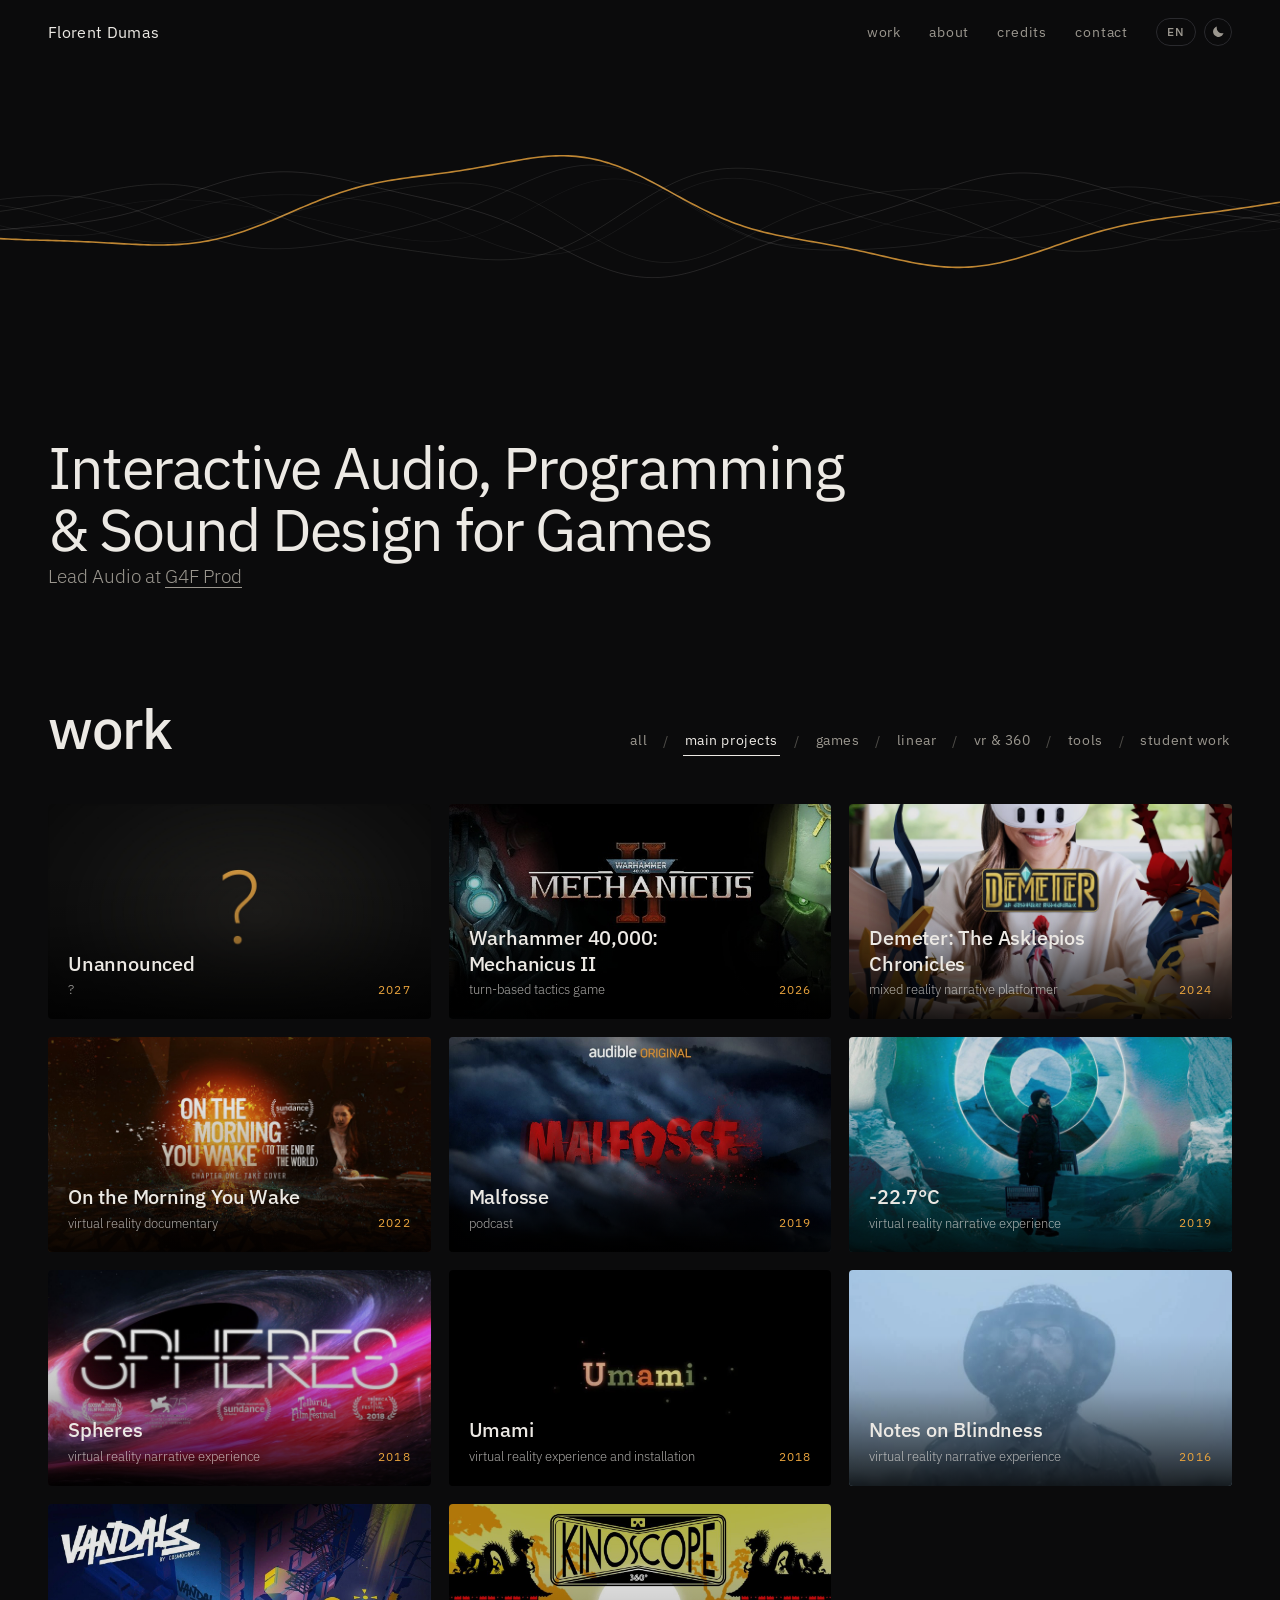
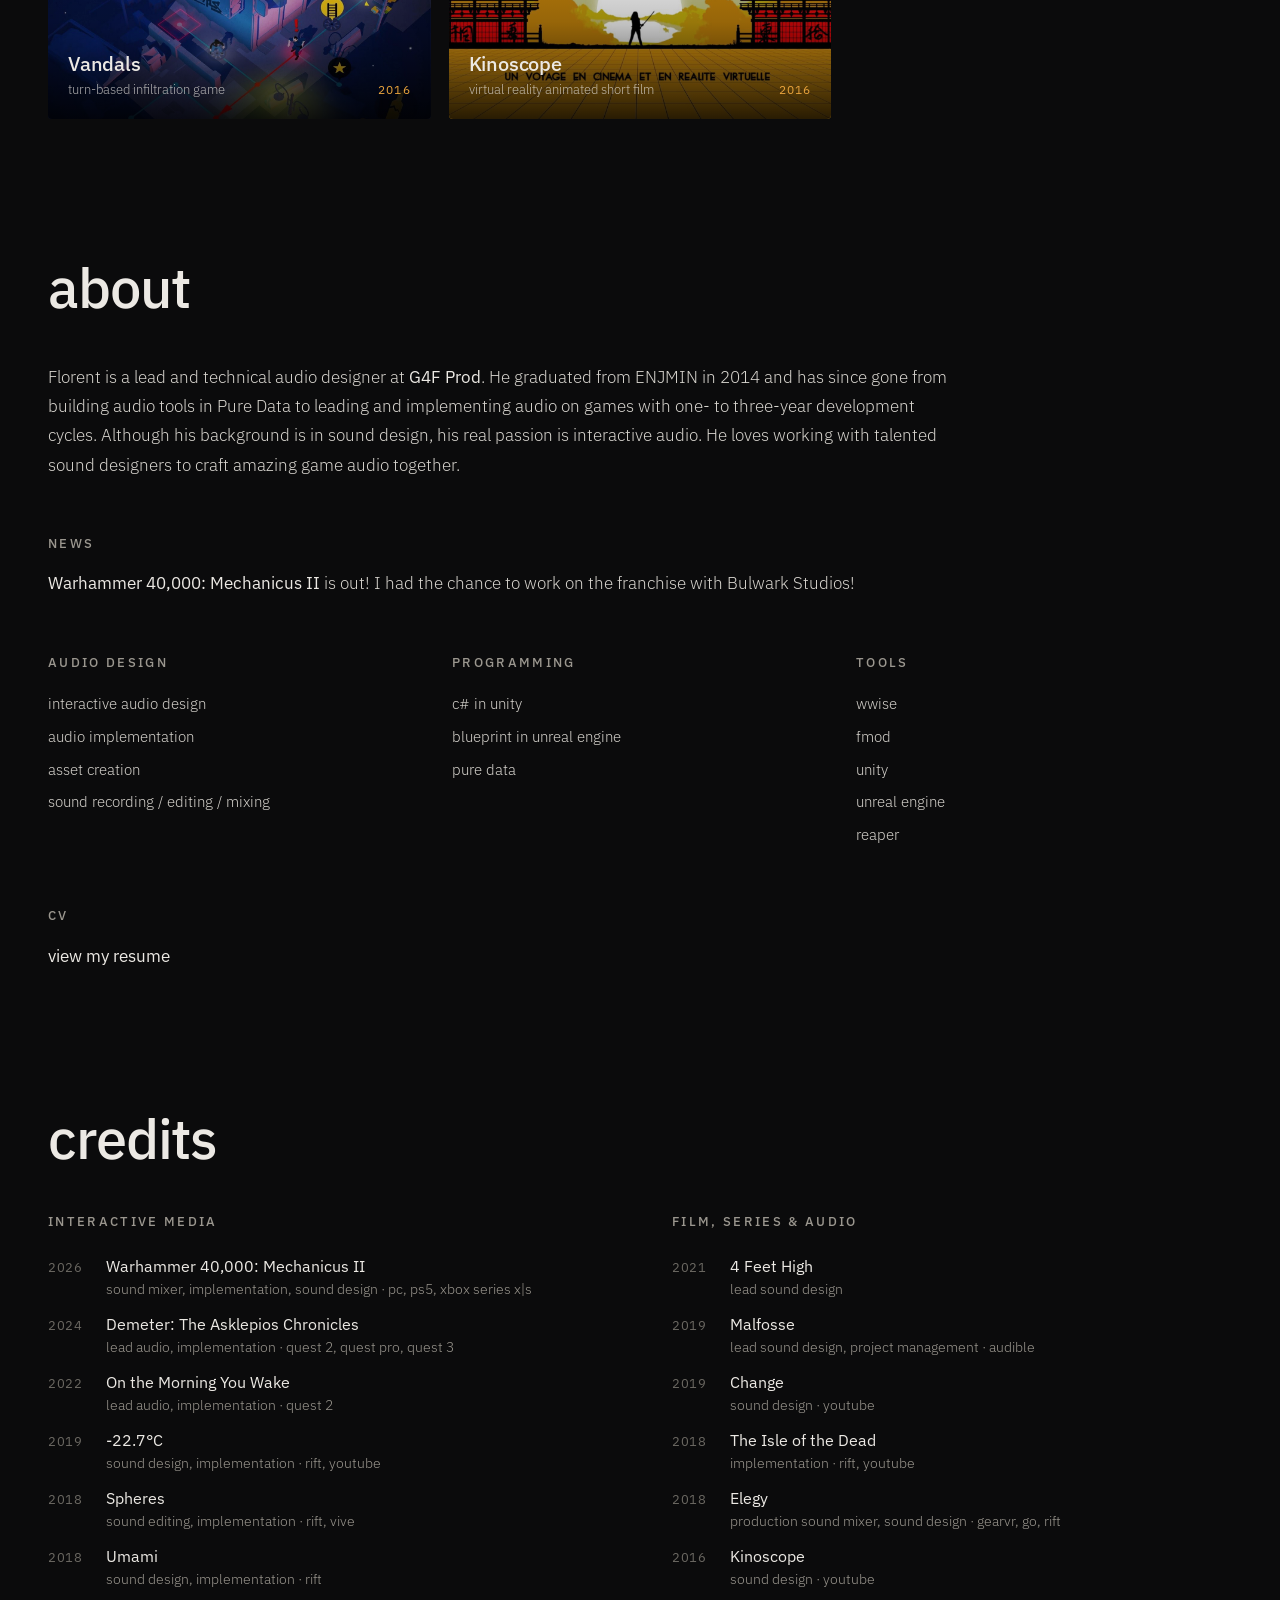
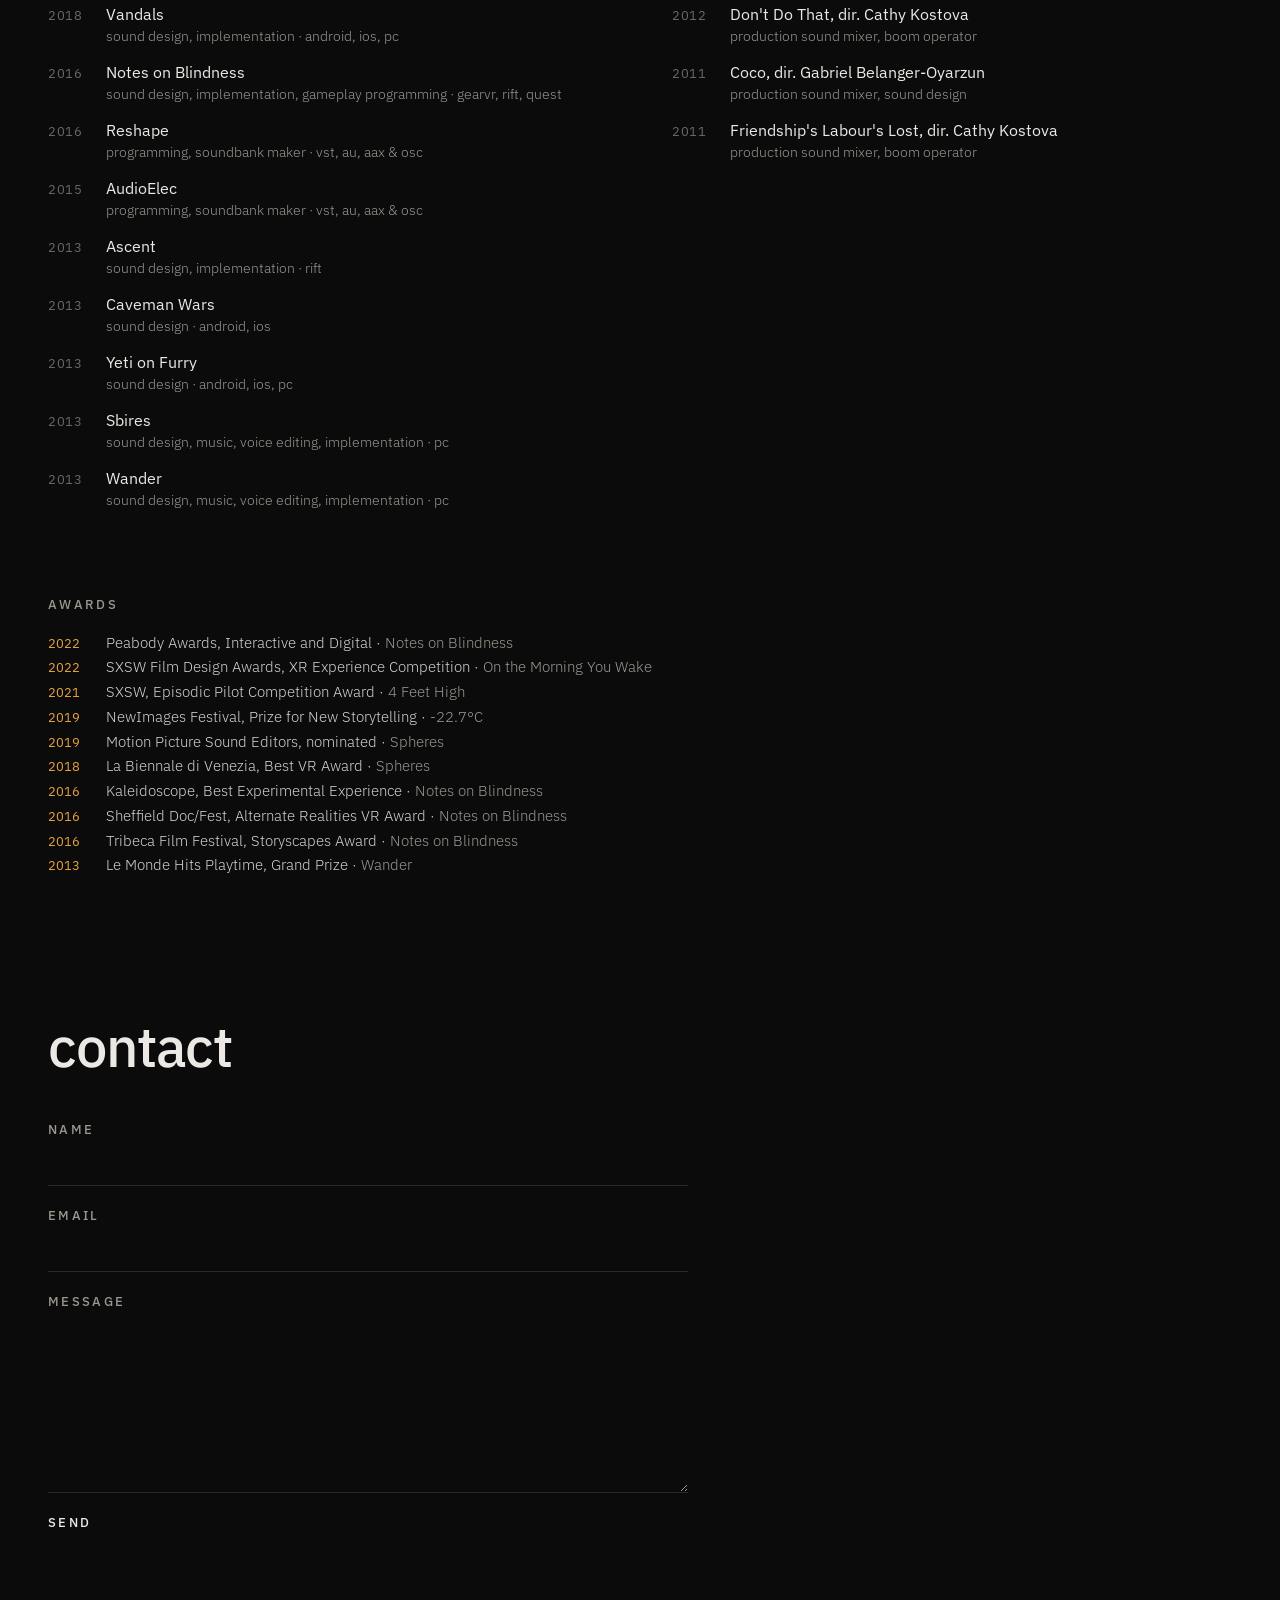
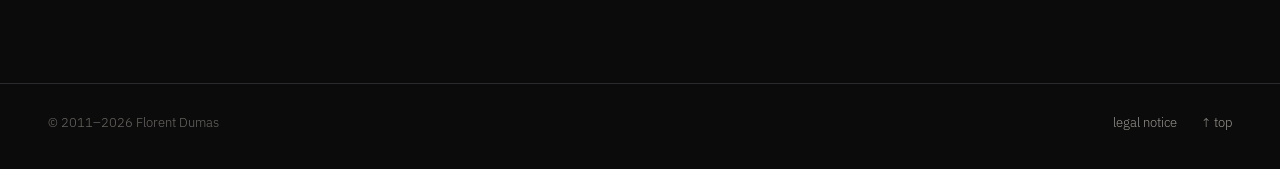
==== commit 59e9c8d7: "Make #spaghetti open the playable Spaghetti game instead of a project page Co-Authored-By: Claude Op" ====
--- a/index.html
+++ b/index.html
@@ -58,6 +58,9 @@
   <link rel="preconnect" href="https://fonts.gstatic.com" crossorigin>
   <link rel="stylesheet" href="https://fonts.googleapis.com/css2?family=IBM+Plex+Sans:wght@300;400;500;600&display=swap">
   <link rel="stylesheet" href="style.css">
+  <script>/* lien secret : florentdumas.github.io/#spaghetti ouvre directement le jeu (dossier spaghetti/) */
+    if (location.hash === "#spaghetti") location.replace("spaghetti/");
+    window.addEventListener("hashchange", function () { if (location.hash === "#spaghetti") location.replace("spaghetti/"); });</script>
   <script>/* thème clair/sombre choisi précédemment, appliqué avant l'affichage */
     try { if (localStorage.getItem("theme") === "light") document.documentElement.dataset.theme = "light"; } catch (e) {}</script>
 </head>
